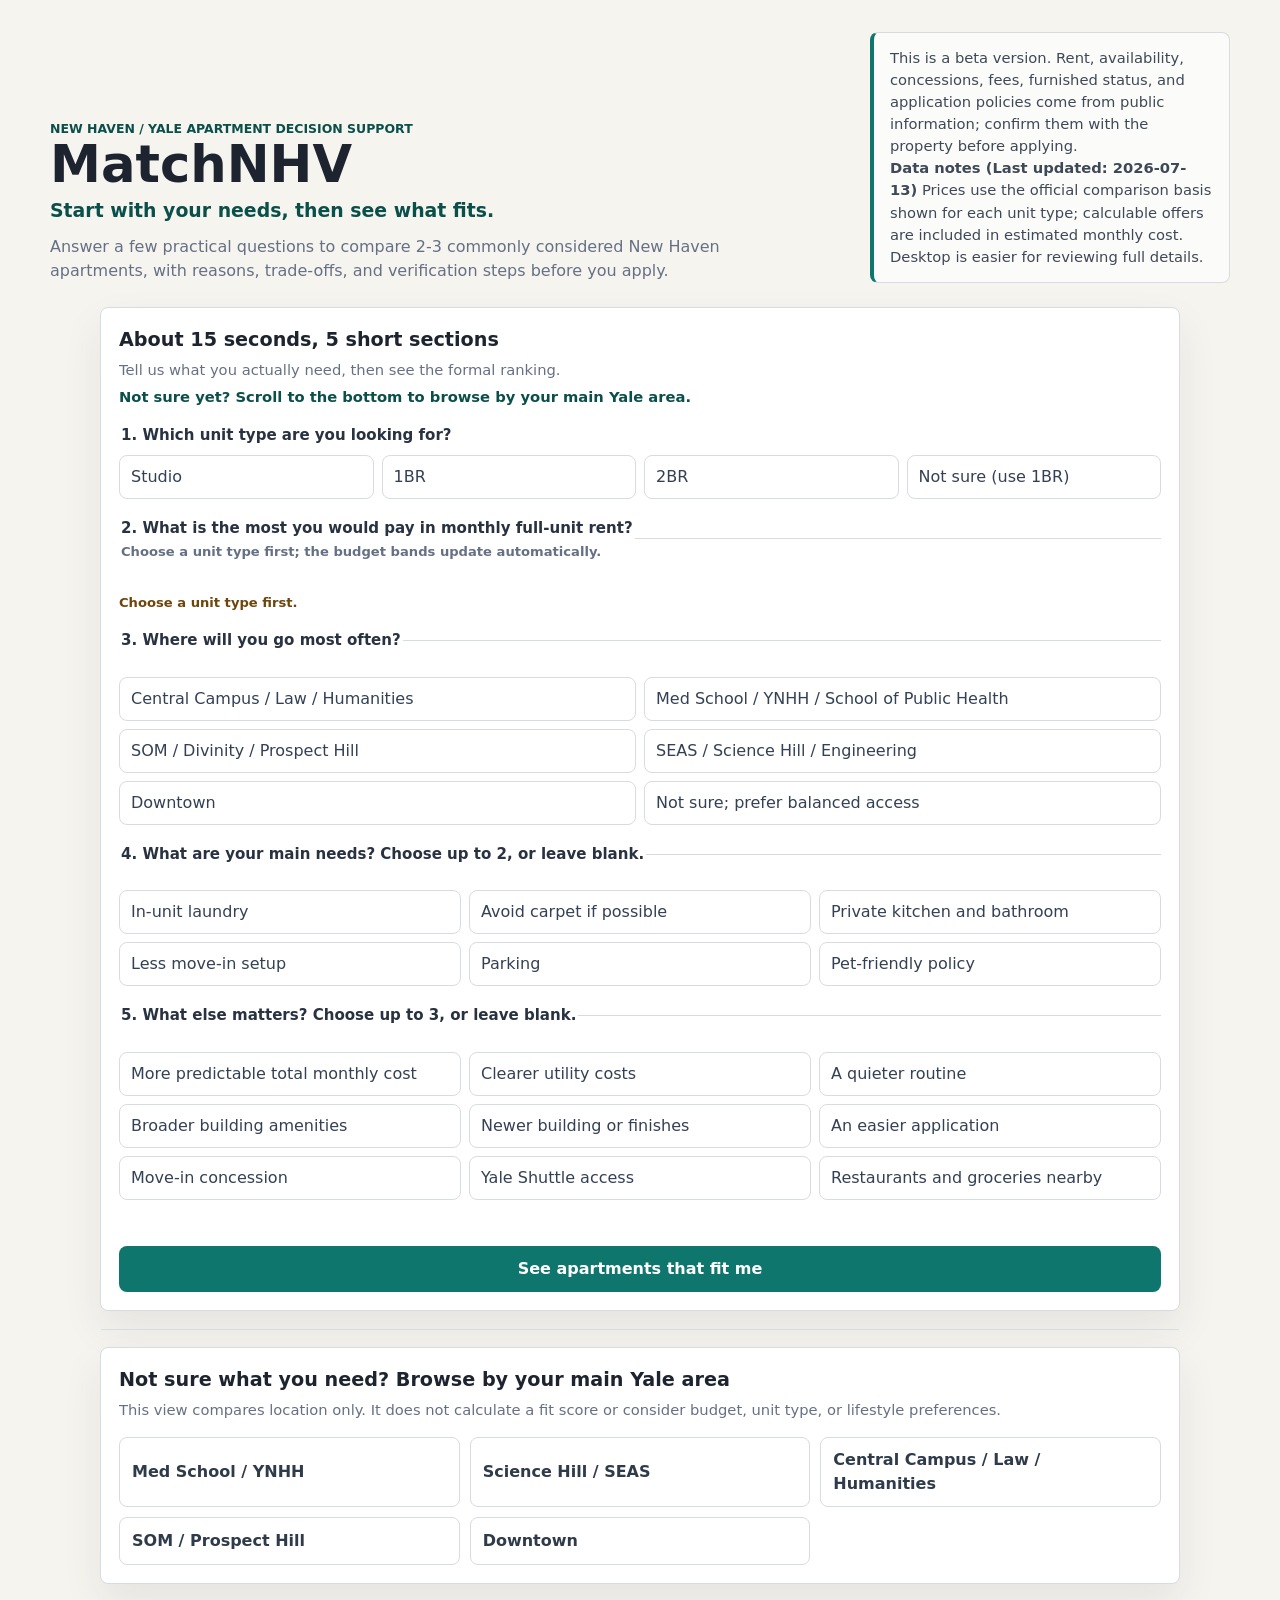
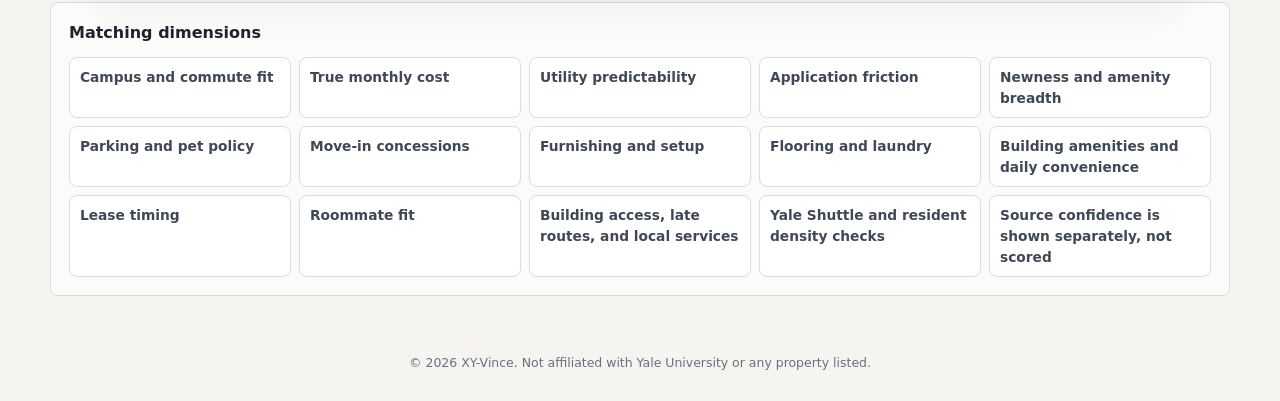
==== en/index.html @ 11999f50 "Separate verified facts from marketplace provenance" ====
<!doctype html>
<html lang="en">
  <head>
    <meta charset="utf-8">
    <meta name="viewport" content="width=device-width, initial-scale=1">
    <meta name="description" content="MatchNHV is a New Haven apartment fit checker that matches budget, campus routine, true cost, setup, and daily priorities to 2-3 better-fit options.">
    <title>MatchNHV | New Haven Apartment Fit Checker</title>
    <link rel="icon" href="../favicon.svg" type="image/svg+xml">
    <link rel="stylesheet" href="../styles.css?v=20260713-source-policy-v16">
  </head>
  <body>
    <main class="app-shell">
      <section class="intro" aria-labelledby="page-title">
        <div>
          <div class="top-line">
            <p class="eyebrow">New Haven / Yale apartment decision support</p>
          </div>
          <h1 id="page-title">MatchNHV</h1>
          <p class="tagline">Start with your needs, then see what fits.</p>
          <p class="intro-copy">
            Answer a few practical questions to compare 2-3 commonly considered New Haven apartments, with reasons, trade-offs, and verification steps before you apply.
          </p>
        </div>
        <div class="notice">
          This is a beta version. Rent, availability, concessions, fees, furnished status, and application policies come from public information; confirm them with the property before applying.
          <div class="info-board">
            <strong>Data notes (Last updated: 2026-07-13)</strong>
            <span>Prices use the official comparison basis shown for each unit type; calculable offers are included in estimated monthly cost. Desktop is easier for reviewing full details.</span>
          </div>
        </div>
      </section>

      <section class="workspace" aria-label="Apartment fit questionnaire and results">
        <section class="panel results-panel" aria-live="polite" tabindex="-1" hidden>
          <div class="panel-heading results-heading">
            <div>
              <h2 id="results-title">Apartments that fit your needs</h2>
              <p id="result-summary">Submit the questionnaire to see the formal ranking.</p>
            </div>
            <button type="button" id="reset-button" class="secondary-action">Reset</button>
          </div>
          <div id="results" class="results-list"></div>
        </section>

        <section class="launch-actions" id="feedback-panel" aria-label="Beta feedback" hidden>
          <div class="panel action-panel">
            <div class="panel-heading">
              <h2>Beta feedback</h2>
              <p>Fill in the three fields below, then copy the feedback email.</p>
            </div>
            <p class="referral-note">For a referral bonus, include the property name in your email and I will contact a current resident. 360 State, NHV Towers, and City Crossing currently have no referral bonus. Referral programs never affect scoring.</p>
            <p id="feedback-recipient" class="feedback-recipient" hidden></p>
            <div class="field-stack">
              <div>
                <label class="field-label" id="feedback-accuracy-label" for="feedback-accuracy">Does the Top 3 feel right?</label>
                <select id="feedback-accuracy">
                  <option value="Mostly accurate">Mostly accurate</option>
                  <option value="One option is clearly off">One option is clearly off</option>
                  <option value="Not close to my needs">Not close to my needs</option>
                </select>
              </div>
              <div id="feedback-missing-field">
                <label class="field-label" for="feedback-missing">What are we missing here?</label>
                <input id="feedback-missing" type="text" placeholder="Example: a building, fee, preference, or other detail">
              </div>
              <div>
                <label class="field-label" for="feedback-note">One sentence on what should improve</label>
                <textarea id="feedback-note" rows="3" placeholder="Example: I am at SOM and the results feel too downtown; parking matters more to me; the budget bands need more detail."></textarea>
              </div>
              <button type="button" id="copy-feedback" class="primary-action">Copy feedback email</button>
              <p id="feedback-status" class="action-status" aria-live="polite"></p>
              <textarea id="feedback-preview" class="feedback-preview" rows="10" readonly hidden aria-label="Feedback email body"></textarea>
            </div>
          </div>
        </section>

        <form id="fit-form" class="panel form-panel">
          <div class="panel-heading">
            <h2>About 15 seconds, 5 short sections</h2>
            <p>Tell us what you actually need, then see the formal ranking.</p>
            <p class="location-browser-hint">Not sure yet? Scroll to the bottom to browse by your main Yale area.</p>
          </div>

          <fieldset>
            <legend>1. Which unit type are you looking for?</legend>
            <div class="segmented unit-type-grid">
              <label><input type="radio" name="unit_type" value="studio" required><span>Studio</span></label>
              <label><input type="radio" name="unit_type" value="1br" required><span>1BR</span></label>
              <label><input type="radio" name="unit_type" value="2br" required><span>2BR</span></label>
              <label><input type="radio" name="unit_type" value="not_sure" required><span>Not sure (use 1BR)</span></label>
            </div>
          </fieldset>

          <fieldset>
            <legend>2. What is the most you would pay in monthly full-unit rent?<span class="legend-note">Choose a unit type first; the budget bands update automatically.</span></legend>
            <div id="budget-options" class="segmented budget-grid"></div>
            <span id="budget-range-note" class="legend-note" aria-live="polite">Choose a unit type first.</span>
          </fieldset>

          <fieldset>
            <legend>3. Where will you go most often?</legend>
            <div class="option-grid campus-grid">
              <label><input type="radio" name="campus" value="central_campus" required><span>Central Campus / Law / Humanities</span></label>
              <label><input type="radio" name="campus" value="med_school" required><span>Med School / YNHH / School of Public Health</span></label>
              <label><input type="radio" name="campus" value="som_prospect" required><span>SOM / Divinity / Prospect Hill</span></label>
              <label><input type="radio" name="campus" value="seas_science" required><span>SEAS / Science Hill / Engineering</span></label>
              <label><input type="radio" name="campus" value="downtown_station" required><span>Downtown</span></label>
              <label><input type="radio" name="campus" value="balanced" required><span>Not sure; prefer balanced access</span></label>
            </div>
          </fieldset>

          <fieldset>
            <legend>4. What are your main needs? Choose up to 2, or leave blank.</legend>
            <div class="option-grid priority-grid">
              <label><input type="checkbox" name="requirement" value="laundry"><span>In-unit laundry</span></label>
              <label><input type="checkbox" name="requirement" value="wood_floor"><span>Avoid carpet if possible</span></label>
              <label><input type="checkbox" name="requirement" value="private_space"><span>Private kitchen and bathroom</span></label>
              <label><input type="checkbox" name="requirement" value="furniture_ready"><span>Less move-in setup</span></label>
              <label><input type="checkbox" name="requirement" value="parking"><span>Parking</span></label>
              <label><input type="checkbox" name="requirement" value="pet_friendly"><span>Pet-friendly policy</span></label>
            </div>
            <div id="pet-type-followup" class="conditional-followup" hidden>
              <span class="field-label">What kind of pet?</span>
              <div class="segmented conditional-options">
                <label><input type="radio" name="pet_type" value="cat"><span>Cat</span></label>
                <label><input type="radio" name="pet_type" value="dog"><span>Dog</span></label>
                <label><input type="radio" name="pet_type" value="other"><span>Other</span></label>
              </div>
            </div>
          </fieldset>

          <fieldset>
            <legend>5. What else matters? Choose up to 3, or leave blank.</legend>
            <div class="option-grid priority-grid">
              <label><input type="checkbox" name="preference" value="true_cost"><span>More predictable total monthly cost</span></label>
              <label><input type="checkbox" name="preference" value="utilities_predictable"><span>Clearer utility costs</span></label>
              <label><input type="checkbox" name="preference" value="quiet_routine"><span>A quieter routine</span></label>
              <label><input type="checkbox" name="preference" value="amenity_breadth"><span>Broader building amenities</span></label>
              <label><input type="checkbox" name="preference" value="newer_building"><span>Newer building or finishes</span></label>
              <label><input type="checkbox" name="preference" value="application"><span>An easier application</span></label>
              <label><input type="checkbox" name="preference" value="concession"><span>Move-in concession</span></label>
              <label><input type="checkbox" name="preference" value="yale_shuttle"><span>Yale Shuttle access</span></label>
              <label><input type="checkbox" name="preference" value="food_store"><span>Restaurants and groceries nearby</span></label>
            </div>
          </fieldset>

          <p id="refinement-status" class="refinement-status" aria-live="polite"></p>
          <button type="submit" class="primary-action">See apartments that fit me</button>
        </form>

        <section class="location-browser panel" aria-labelledby="location-browser-title">
          <div class="panel-heading">
            <h2 id="location-browser-title">Not sure what you need? Browse by your main Yale area</h2>
            <p>This view compares location only. It does not calculate a fit score or consider budget, unit type, or lifestyle preferences.</p>
          </div>
          <div class="location-browser-grid">
            <button type="button" class="location-browser-button" data-campus="med_school">Med School / YNHH</button>
            <button type="button" class="location-browser-button" data-campus="seas_science">Science Hill / SEAS</button>
            <button type="button" class="location-browser-button" data-campus="central_campus">Central Campus / Law / Humanities</button>
            <button type="button" class="location-browser-button" data-campus="som_prospect">SOM / Prospect Hill</button>
            <button type="button" class="location-browser-button" data-campus="downtown_station">Downtown</button>
          </div>
        </section>

      </section>

      <section class="method-note">
        <h2>Matching dimensions</h2>
        <div class="criteria-grid">
          <span>Campus and commute fit</span>
          <span>True monthly cost</span>
          <span>Utility predictability</span>
          <span>Application friction</span>
          <span>Newness and amenity breadth</span>
          <span>Parking and pet policy</span>
          <span>Move-in concessions</span>
          <span>Furnishing and setup</span>
          <span>Flooring and laundry</span>
          <span>Building amenities and daily convenience</span>
          <span>Lease timing</span>
          <span>Roommate fit</span>
          <span>Building access, late routes, and local services</span>
          <span>Yale Shuttle and resident density checks</span>
          <span>Source confidence is shown separately, not scored</span>
        </div>
      </section>
    </main>
    <footer class="site-footer">
      <p>© 2026 XY-Vince. Not affiliated with Yale University or any property listed.</p>
    </footer>

    <script src="../app.js?v=20260713-source-policy-v16"></script>
  </body>
</html>
---- styles.css ----
:root {
  --bg: #f6f4ef;
  --paper: #ffffff;
  --ink: #1d2430;
  --muted: #667085;
  --line: #d7dce2;
  --line-strong: #b8c0cc;
  --brand: #0f766e;
  --brand-dark: #0b4f4a;
  --accent: #9f6b1a;
  --good: #256b4f;
  --warn: #9a5b13;
  --low: #8f2f2f;
  --shadow: 0 18px 40px rgba(29, 36, 48, 0.08);
}

* {
  box-sizing: border-box;
}

[hidden] {
  display: none !important;
}

body {
  margin: 0;
  color: var(--ink);
  background: var(--bg);
  font-family: Inter, ui-sans-serif, system-ui, -apple-system, BlinkMacSystemFont, "Segoe UI", sans-serif;
  line-height: 1.5;
}

button,
input,
select,
textarea {
  font: inherit;
}

.app-shell {
  width: min(1180px, calc(100% - 32px));
  margin: 0 auto;
  padding: 24px 0 40px;
}

.intro {
  display: grid;
  grid-template-columns: minmax(0, 1fr) minmax(260px, 360px);
  gap: 24px;
  align-items: end;
  padding: 8px 0 24px;
}

.eyebrow {
  margin: 0 0 8px;
  color: var(--brand-dark);
  font-size: 0.78rem;
  font-weight: 760;
  text-transform: uppercase;
}

.top-line {
  display: flex;
  flex-wrap: wrap;
  gap: 10px 14px;
  align-items: center;
  justify-content: space-between;
}

.top-line .eyebrow {
  margin-bottom: 0;
}

h1,
h2,
p {
  margin-top: 0;
}

h1 {
  margin-bottom: 6px;
  font-size: clamp(2rem, 4vw, 4.15rem);
  line-height: 1.02;
  letter-spacing: 0;
}

.tagline {
  margin-bottom: 10px;
  color: var(--brand-dark);
  font-size: 1.18rem;
  font-weight: 760;
}

.intro-copy {
  max-width: 760px;
  margin-bottom: 0;
  color: var(--muted);
  font-size: 1rem;
}

.notice {
  border: 1px solid var(--line);
  border-left: 4px solid var(--brand);
  background: #fbfcfa;
  padding: 14px 16px;
  border-radius: 8px;
  color: #3f4856;
  font-size: 0.92rem;
}

.market-context {
  margin-top: 12px;
  padding-top: 10px;
  border-top: 1px solid #dfe5df;
}

.market-context strong,
.market-context span {
  display: block;
}

.market-context strong {
  margin-bottom: 2px;
  color: var(--brand-dark);
  font-size: 0.78rem;
  text-transform: uppercase;
}

.market-context span {
  color: #515b68;
  font-weight: 680;
}

.location-browser {
  order: 4;
  position: relative;
  max-width: none;
  margin: 18px 0 0;
  padding: 18px;
  box-shadow: none;
  background: #fbfcfd;
}

.location-browser::before {
  content: "";
  position: absolute;
  top: -19px;
  right: 0;
  left: 0;
  border-top: 1px solid var(--line);
}

.panel-heading .location-browser-hint {
  margin-top: 5px;
  color: var(--brand-dark);
  font-weight: 700;
}

.location-browser-grid {
  display: grid;
  grid-template-columns: repeat(3, minmax(0, 1fr));
  gap: 10px;
}

.location-browser-button {
  min-height: 48px;
  border: 1px solid var(--line);
  border-radius: 8px;
  padding: 10px 12px;
  background: #fff;
  color: #2f3b4a;
  cursor: pointer;
  font-weight: 760;
  text-align: left;
  overflow-wrap: anywhere;
  transition: border-color 0.15s ease, background 0.15s ease, color 0.15s ease;
}

.location-browser-button:hover,
.location-browser-button.is-active {
  border-color: var(--brand);
  background: #e9f6f3;
  color: var(--brand-dark);
}

.workspace {
  display: grid;
  gap: 18px;
  align-items: start;
  max-width: 1080px;
  margin: 0 auto;
}

.workspace.is-location-browse .location-browser {
  order: 2;
  margin-top: 0;
}

.workspace.is-location-browse .location-browser::before {
  display: none;
}

.workspace.is-location-browse .results-panel {
  order: 3;
}

.workspace.is-location-browse .launch-actions {
  order: 4;
}

.panel {
  border: 1px solid var(--line);
  border-radius: 8px;
  background: var(--paper);
  box-shadow: var(--shadow);
}

.form-panel {
  order: 1;
  padding: 18px;
  display: grid;
  grid-template-columns: 1fr;
  gap: 0;
}

.form-panel fieldset + fieldset {
  border-top: 1px solid var(--line);
  padding-top: 16px;
}

.results-panel {
  order: 2;
  min-height: 0;
  padding: 18px;
}

.panel-heading {
  margin-bottom: 16px;
}

.panel-heading h2 {
  margin-bottom: 4px;
  font-size: 1.2rem;
}

.panel-heading p {
  margin-bottom: 0;
  color: var(--muted);
  font-size: 0.92rem;
}

.panel-heading p.summary-warning {
  border-left: 4px solid var(--warn);
  padding: 9px 11px;
  background: #fff8e8;
  color: #6f450b;
  font-weight: 690;
}

.results-heading {
  display: flex;
  justify-content: space-between;
  gap: 12px;
  align-items: flex-start;
}

fieldset {
  border: 0;
  padding: 0;
  margin: 0 0 18px;
}

legend {
  margin-bottom: 9px;
  color: #293241;
  font-size: 0.94rem;
  font-weight: 750;
}

.legend-note {
  display: block;
  margin-top: 3px;
  color: var(--muted);
  font-size: 0.82rem;
  font-weight: 650;
  line-height: 1.35;
}

.segmented,
.option-grid {
  display: grid;
  gap: 8px;
}

.segmented {
  grid-template-columns: repeat(2, minmax(0, 1fr));
}

.segmented.budget-grid {
  grid-template-columns: repeat(5, minmax(0, 1fr));
}

.segmented.unit-type-grid {
  grid-template-columns: repeat(4, minmax(0, 1fr));
}

.budget-subheading {
  margin-top: 12px;
}

#budget-range-note:not(:empty) {
  margin-top: 8px;
  color: #6f450b;
}

.option-grid {
  grid-template-columns: 1fr;
}

.campus-grid {
  grid-template-columns: repeat(2, minmax(0, 1fr));
}

.priority-grid {
  grid-template-columns: repeat(3, minmax(0, 1fr));
}

.conditional-followup {
  margin-top: 12px;
  padding-top: 12px;
  border-top: 1px solid var(--line);
}

.conditional-options {
  max-width: 420px;
  grid-template-columns: repeat(3, minmax(0, 1fr));
}

.more-priorities {
  margin-top: 10px;
  border-top: 1px solid var(--line);
  padding-top: 10px;
}

.more-priorities summary,
.card-details summary {
  color: var(--brand-dark);
  cursor: pointer;
  font-size: 0.86rem;
  font-weight: 780;
}

.more-priorities[open] summary,
.card-details[open] summary {
  margin-bottom: 10px;
}

.refinement-status {
  min-height: 20px;
  margin: 0 0 8px;
  color: var(--brand-dark);
  font-size: 0.84rem;
  font-weight: 720;
}

label {
  display: block;
}

label input {
  position: absolute;
  opacity: 0;
  pointer-events: none;
}

label span {
  display: flex;
  min-height: 42px;
  align-items: center;
  border: 1px solid var(--line);
  border-radius: 8px;
  padding: 9px 11px;
  color: #344054;
  background: #fff;
  cursor: pointer;
  overflow-wrap: anywhere;
  transition: border-color 0.15s ease, background 0.15s ease, color 0.15s ease;
}

label input:checked + span {
  border-color: var(--brand);
  background: #e9f6f3;
  color: var(--brand-dark);
  font-weight: 700;
}

label input:disabled + span {
  opacity: 0.45;
  cursor: not-allowed;
}

label input:focus-visible + span,
button:focus-visible {
  outline: 3px solid rgba(15, 118, 110, 0.28);
  outline-offset: 2px;
}

.primary-action,
.secondary-action {
  border: 0;
  border-radius: 8px;
  cursor: pointer;
  font-weight: 760;
}

.primary-action {
  width: 100%;
  min-height: 46px;
  background: var(--brand);
  color: #fff;
}

.primary-action:hover {
  background: var(--brand-dark);
}

.secondary-action {
  min-width: 78px;
  min-height: 36px;
  padding: 0 12px;
  border: 1px solid var(--line);
  background: #fff;
  color: #344054;
}

.results-list {
  display: grid;
  gap: 14px;
}

.result-card {
  border: 1px solid var(--line);
  border-radius: 8px;
  background: #fff;
  padding: 16px;
  line-height: 1.45;
  animation: card-in 160ms ease-out both;
}

.scope-card {
  border-color: #f0c36d;
  background: #fffdf8;
}

@keyframes card-in {
  from {
    opacity: 0;
    transform: translateY(6px);
  }

  to {
    opacity: 1;
    transform: translateY(0);
  }
}

.confidence-banner {
  margin-bottom: 12px;
  border: 1px solid #f0c36d;
  border-left: 4px solid var(--warn);
  border-radius: 8px;
  padding: 9px 11px;
  background: #fff8e8;
  color: #6f450b;
  font-size: 0.85rem;
  font-weight: 690;
}

.card-top {
  display: flex;
  justify-content: space-between;
  gap: 12px;
  align-items: flex-start;
  margin-bottom: 10px;
}

.rank {
  color: var(--brand);
  font-weight: 820;
  font-size: 0.8rem;
}

.result-card h3 {
  margin: 2px 0 5px;
  font-size: 1.25rem;
  line-height: 1.2;
}

.subtitle {
  margin: 0;
  color: var(--muted);
  font-size: 0.9rem;
}

.score-pill {
  flex: 0 0 auto;
  min-width: 76px;
  border-radius: 8px;
  padding: 8px 10px;
  background: #eef8f5;
  color: var(--brand-dark);
  text-align: center;
  font-weight: 820;
}

.score-pill small {
  display: block;
  color: var(--muted);
  font-weight: 700;
}

.score-pill.quick-score {
  max-width: 132px;
  font-size: 0.82rem;
  line-height: 1.25;
}

.facts {
  display: grid;
  grid-template-columns: repeat(auto-fit, minmax(118px, 1fr));
  gap: 12px;
  margin: 12px 0;
}

.compact-facts {
  grid-template-columns: repeat(3, minmax(0, 1fr));
}

.detail-facts {
  grid-template-columns: repeat(2, minmax(0, 1fr));
}

.fact {
  min-height: 66px;
  border: 1px solid var(--line);
  border-radius: 8px;
  padding: 10px;
  background: #fbfcfd;
}

.fact strong {
  display: block;
  margin-bottom: 4px;
  font-size: 0.76rem;
  color: var(--muted);
}

.fact span {
  display: block;
  font-weight: 680;
  line-height: 1.45;
  overflow-wrap: anywhere;
}

.price-signal-list {
  display: grid;
  gap: 4px;
}

.price-signal-list span {
  display: grid;
  grid-template-columns: 48px minmax(0, 1fr);
  gap: 8px;
  align-items: baseline;
}

.price-signal-list b {
  color: var(--muted);
  font-size: 0.76rem;
  font-weight: 760;
}

.utility-details {
  display: grid;
  gap: 5px;
}

.utility-details > div {
  display: grid;
  grid-template-columns: minmax(0, 1fr) auto;
  gap: 7px;
  align-items: baseline;
}

.utility-details b {
  color: var(--muted);
  font-size: 0.76rem;
  font-weight: 760;
}

.utility-details span {
  font-size: 0.78rem;
  font-weight: 760;
  text-align: right;
}

.utility-status.included {
  color: var(--brand-dark);
}

.utility-status.tenantPays,
.utility-status.verify {
  color: #7a4d09;
}

.utility-details small {
  display: block;
  padding-top: 3px;
  color: var(--muted);
  font-size: 0.72rem;
  line-height: 1.4;
}

.concession-fact {
  border-color: #f0c36d;
  background: #fff8e8;
}

.value-fact {
  border-color: #b7d7cb;
  background: #f1fbf7;
}

.cost-breakdown {
  margin: 12px 0;
  border: 1px solid #d2dee5;
  border-radius: 8px;
  padding: 12px;
  background: #fbfdfd;
}

.cost-summary {
  margin: 12px 0;
}

.special-comparison {
  display: flex;
  align-items: center;
  gap: 8px;
  margin-top: 8px;
  border-left: 3px solid var(--warn);
  padding: 7px 9px;
  background: #fff8e8;
  color: #5f4a29;
  font-size: 0.78rem;
}

.special-comparison span {
  min-width: 0;
}

.special-comparison strong {
  color: #33270f;
}

.move-in-checks {
  display: flex;
  flex-wrap: wrap;
  gap: 6px;
  margin: -4px 0 12px;
}

.move-in-checks span {
  border: 1px solid #efcd8a;
  border-radius: 6px;
  padding: 4px 7px;
  background: #fff8e8;
  color: #6f450b;
  font-size: 0.72rem;
  font-weight: 720;
}

.budget-basis-note {
  display: grid;
  grid-template-columns: auto 1fr;
  gap: 3px 10px;
  margin: 10px 0 12px;
  border-left: 3px solid var(--brand);
  padding: 8px 10px;
  background: #f3fbf7;
  color: #253643;
  font-size: 0.8rem;
}

.budget-basis-note.warn {
  border-left-color: var(--warn);
  background: #fff8e8;
}

.budget-basis-note strong {
  grid-row: 1 / span 3;
  color: var(--brand-dark);
}

.budget-basis-note span,
.budget-basis-note em,
.budget-basis-note small {
  min-width: 0;
  overflow-wrap: anywhere;
}

.budget-basis-note em {
  color: #4f5f6d;
  font-style: normal;
}

.budget-basis-note small {
  color: var(--muted);
  line-height: 1.35;
}

.cost-conditional {
  margin: 9px 0 0;
  border-left: 3px solid var(--warn);
  padding-left: 9px;
  color: #6f450b;
  font-size: 0.78rem;
  font-weight: 690;
}

.cost-breakdown-title {
  margin-bottom: 8px;
  color: var(--brand-dark);
  font-size: 0.82rem;
  font-weight: 850;
  text-transform: uppercase;
}

.cost-metrics {
  display: grid;
  grid-template-columns: repeat(3, minmax(0, 1fr));
  gap: 8px;
}

.cost-metrics > div {
  min-width: 0;
  border: 1px solid #e0e7eb;
  border-radius: 8px;
  padding: 9px;
  background: #fff;
}

.cost-metrics span,
.cost-metrics em {
  display: block;
}

.cost-metrics span {
  color: var(--muted);
  font-size: 0.72rem;
  font-weight: 780;
  text-transform: uppercase;
}

.cost-metrics strong {
  display: flex;
  align-items: baseline;
  gap: 4px;
  margin-top: 4px;
  color: #122132;
  font-size: 1.08rem;
}

.cost-metrics small {
  color: var(--muted);
  font-size: 0.66rem;
  font-weight: 760;
}

.cost-metrics em {
  margin-top: 3px;
  color: #516170;
  font-size: 0.72rem;
  font-style: normal;
  font-weight: 700;
  line-height: 1.3;
}

.cost-metric-primary {
  border-color: #b7d7cb !important;
  background: #f3fbf7 !important;
}

.cost-gross,
.cost-excluded,
.cost-caveat {
  margin: 8px 0 0;
  color: #506071;
  font-size: 0.78rem;
  font-weight: 700;
  line-height: 1.35;
}

.cost-excluded {
  color: #6f450b;
}

.cost-line-grid {
  display: grid;
  grid-template-columns: repeat(2, minmax(0, 1fr));
  gap: 10px;
  margin-top: 10px;
}

.cost-line-grid h4 {
  margin: 0 0 5px;
  color: var(--brand-dark);
  font-size: 0.74rem;
  text-transform: uppercase;
}

.cost-line-grid ul {
  display: grid;
  gap: 5px;
  margin: 0;
  padding: 0;
  list-style: none;
}

.cost-line-grid li {
  display: grid;
  grid-template-columns: minmax(0, 1fr) auto;
  gap: 6px 8px;
  align-items: baseline;
  color: #3e4b58;
  font-size: 0.78rem;
  line-height: 1.3;
}

.cost-line-grid li span {
  min-width: 0;
}

.cost-line-grid li strong {
  color: #1e303f;
  font-size: 0.8rem;
}

.cost-line-grid li em {
  grid-column: 1 / -1;
  color: var(--muted);
  font-size: 0.7rem;
  font-style: normal;
  font-weight: 700;
}

.value-caveat {
  margin: 0;
  border: 1px solid #b7d7cb;
  border-left: 4px solid var(--brand);
  border-radius: 8px;
  padding: 8px 10px;
  background: #f7fcf9;
  color: #31584d;
  font-size: 0.82rem;
  font-weight: 680;
}

.card-callouts {
  display: grid;
  gap: 8px;
  margin: 12px 0;
}

.quick-insights {
  display: grid;
  grid-template-columns: repeat(2, minmax(0, 1fr));
  gap: 16px;
  margin: 12px 0;
  border-top: 1px solid var(--line);
  border-bottom: 1px solid var(--line);
  padding: 10px 0;
}

.quick-insights strong,
.quick-insights span {
  display: block;
}

.quick-insights strong {
  margin-bottom: 3px;
  color: var(--brand-dark);
  font-size: 0.76rem;
}

.quick-insights span {
  color: #445061;
  font-size: 0.86rem;
}

.source-links {
  display: flex;
  flex-wrap: wrap;
  gap: 5px 10px;
  align-items: center;
  margin: 10px 0;
  color: var(--muted);
  font-size: 0.78rem;
}

.source-links strong {
  color: #394657;
}

.source-links a,
.feedback-mailto {
  color: var(--brand-dark);
  font-weight: 740;
  text-decoration: underline;
  text-underline-offset: 2px;
}

.price-availability {
  margin: 14px 0 0;
  padding: 12px 14px;
  border: 1px solid var(--line);
  background: var(--paper);
}

.price-availability-title {
  margin-bottom: 8px;
  font-weight: 700;
}

.price-availability ul {
  display: grid;
  grid-template-columns: repeat(2, minmax(0, 1fr));
  gap: 8px 18px;
  margin: 0;
  padding: 0;
  list-style: none;
}

.price-availability li {
  display: grid;
  grid-template-columns: minmax(64px, auto) auto;
  gap: 4px 8px;
  align-items: baseline;
  min-width: 0;
}

.price-availability li strong {
  color: var(--ink);
}

.price-availability li em {
  grid-column: 1 / -1;
  color: var(--muted);
  font-size: 0.78rem;
  font-style: normal;
  line-height: 1.35;
}

.price-availability p {
  margin: 10px 0 0;
  color: var(--muted);
  font-size: 0.78rem;
  line-height: 1.45;
}

.location-browse-results {
  grid-template-columns: repeat(2, minmax(0, 1fr));
}

.location-browse-card {
  display: grid;
  gap: 12px;
  align-content: space-between;
  min-height: 158px;
}

.location-browse-card > p {
  margin: 0;
  color: var(--muted);
  font-size: 0.82rem;
}

.location-tier {
  color: var(--brand-dark);
  font-size: 0.76rem;
  font-weight: 800;
}

.card-details {
  margin-top: 12px;
  border-top: 1px solid var(--line);
  padding-top: 10px;
}

.card-details-body {
  padding-top: 2px;
}

.card-details .confidence-banner {
  margin-top: 0;
}

.card-callout {
  border: 1px solid #d8e0e6;
  border-left: 4px solid var(--brand);
  border-radius: 8px;
  padding: 9px 11px;
  background: #f8fbfb;
}

.card-callout strong,
.card-callout span {
  display: block;
}

.card-callout strong {
  margin-bottom: 3px;
  color: var(--brand-dark);
  font-size: 0.78rem;
  text-transform: uppercase;
}

.card-callout span {
  color: #3f4856;
  font-weight: 700;
  line-height: 1.35;
}

.footnote-marker {
  margin-left: 3px;
  color: var(--muted);
  font-size: 0.66em;
  font-weight: 760;
  vertical-align: super;
}

.card-footnotes {
  display: grid;
  gap: 4px;
  margin: 8px 0 12px;
  padding: 8px 10px;
  border-top: 1px solid var(--line);
  color: var(--muted);
  font-size: 0.74rem;
  line-height: 1.35;
  list-style: none;
}

.card-footnotes li {
  display: grid;
  grid-template-columns: 14px minmax(0, 1fr);
  gap: 3px;
}

.card-footnotes sup {
  font-size: 0.72rem;
  font-weight: 760;
  line-height: 1.35;
  vertical-align: baseline;
}

.concession-callout {
  border-color: #f0c36d;
  border-left-color: var(--warn);
  background: #fff8e8;
}

.concession-callout strong {
  color: #6f450b;
}

.reason-grid {
  display: grid;
  grid-template-columns: repeat(3, minmax(0, 1fr));
  gap: 10px;
  margin-top: 12px;
}

.reason-box {
  border-radius: 8px;
  padding: 10px;
  background: #f8faf8;
}

.reason-box h4 {
  margin: 0 0 6px;
  font-size: 0.84rem;
}

.reason-box ul {
  margin: 0;
  padding-left: 18px;
}

.reason-box li {
  margin-bottom: 4px;
  color: #445061;
  font-size: 0.87rem;
}

.breakdown {
  margin-top: 12px;
}

.bar-row {
  display: grid;
  grid-template-columns: 118px minmax(0, 1fr) 38px;
  gap: 8px;
  align-items: center;
  margin: 8px 0;
  font-size: 0.82rem;
  color: #475467;
}

.bar-track {
  height: 8px;
  border-radius: 999px;
  background: #edf0f3;
  overflow: hidden;
}

.bar-fill {
  height: 100%;
  border-radius: inherit;
  background: var(--brand);
}

.tags {
  display: flex;
  flex-wrap: wrap;
  gap: 6px;
  margin-top: 12px;
}

.tag {
  border-radius: 999px;
  padding: 4px 8px;
  background: #f1f4f7;
  color: #465466;
  font-size: 0.78rem;
  font-weight: 700;
}

.tag.warn {
  background: #fff4df;
  color: var(--warn);
}

.tag.good {
  background: #e9f6ef;
  color: var(--good);
}

.tag.low {
  background: #fdecec;
  color: var(--low);
}

.method-note {
  margin-top: 18px;
  padding: 18px;
  border: 1px solid var(--line);
  border-radius: 8px;
  background: rgba(255, 255, 255, 0.68);
}

.method-note h2 {
  margin-bottom: 12px;
  font-size: 1rem;
}

.criteria-grid {
  display: grid;
  grid-template-columns: repeat(5, minmax(0, 1fr));
  gap: 8px;
}

.criteria-grid span {
  border: 1px solid var(--line);
  border-radius: 8px;
  padding: 9px 10px;
  background: #fff;
  color: #3f4856;
  font-size: 0.86rem;
  font-weight: 680;
}

.launch-actions {
  order: 3;
  display: grid;
  grid-template-columns: minmax(0, 760px);
  justify-content: center;
  gap: 18px;
  margin-top: 18px;
}

.action-panel {
  padding: 18px;
}

.field-stack {
  display: grid;
  gap: 12px;
}

.field-label {
  display: block;
  margin-bottom: 6px;
  color: #293241;
  font-size: 0.86rem;
  font-weight: 760;
}

.field-stack input,
.field-stack select,
.field-stack textarea {
  width: 100%;
  border: 1px solid var(--line);
  border-radius: 8px;
  padding: 10px 11px;
  background: #fff;
  color: var(--ink);
}

.field-stack textarea {
  min-height: 92px;
  resize: vertical;
}

.field-stack input:focus-visible,
.field-stack select:focus-visible,
.field-stack textarea:focus-visible {
  outline: 3px solid rgba(15, 118, 110, 0.28);
  outline-offset: 2px;
}

.two-col-fields {
  display: grid;
  grid-template-columns: repeat(2, minmax(0, 1fr));
  gap: 10px;
}

.action-status {
  min-height: 20px;
  margin: 0;
  color: var(--brand-dark);
  font-size: 0.86rem;
  font-weight: 740;
}

.feedback-mailto {
  width: fit-content;
  font-size: 0.86rem;
}

.feedback-recipient {
  margin: -5px 0 14px;
  color: var(--brand-dark);
  font-size: 0.82rem;
  font-weight: 760;
}

.feedback-preview {
  width: 100%;
  min-height: 210px;
  font-family: inherit;
  font-size: 0.8rem;
  line-height: 1.45;
}

.site-footer {
  width: min(1180px, calc(100% - 32px));
  margin: 18px auto 28px;
  color: var(--muted);
  font-size: 0.78rem;
  text-align: center;
}

.site-footer p {
  margin: 0;
}

.action-panel > .referral-note {
  margin: -4px 0 14px;
  padding-top: 10px;
  border-top: 1px solid var(--line);
  color: var(--muted);
  font-size: 0.74rem;
  line-height: 1.45;
}

@media (max-width: 980px) {
  .intro,
  .workspace,
  .launch-actions,
  .location-browser-grid {
    grid-template-columns: 1fr;
  }

  .form-panel {
    grid-template-columns: 1fr;
  }

  .segmented.budget-grid {
    grid-template-columns: repeat(2, minmax(0, 1fr));
  }

  .segmented.unit-type-grid {
    grid-template-columns: repeat(2, minmax(0, 1fr));
  }

  .budget-grid label:last-child {
    grid-column: 1 / -1;
  }

  .criteria-grid {
    grid-template-columns: repeat(2, minmax(0, 1fr));
  }

  .priority-grid {
    grid-template-columns: repeat(2, minmax(0, 1fr));
  }

  .reason-grid {
    grid-template-columns: repeat(2, minmax(0, 1fr));
  }
}

@media (max-width: 720px) {
  .app-shell {
    width: min(100% - 20px, 1180px);
    padding-top: 14px;
  }

  .priority-grid {
    grid-template-columns: 1fr;
  }

  h1 {
    font-size: 2.3rem;
  }

  .segmented,
  .campus-grid,
  .facts,
  .compact-facts,
  .detail-facts,
  .cost-metrics,
  .cost-line-grid,
  .price-availability ul,
  .reason-grid,
  .location-browse-results,
  .quick-insights,
  .two-col-fields {
    grid-template-columns: 1fr;
  }

  .budget-basis-note {
    grid-template-columns: 1fr;
  }

  .budget-basis-note strong {
    grid-row: auto;
  }

  .results-heading,
  .card-top {
    flex-direction: column;
  }

  .score-pill {
    width: 100%;
  }

  .bar-row {
    grid-template-columns: 92px minmax(0, 1fr) 34px;
  }
}
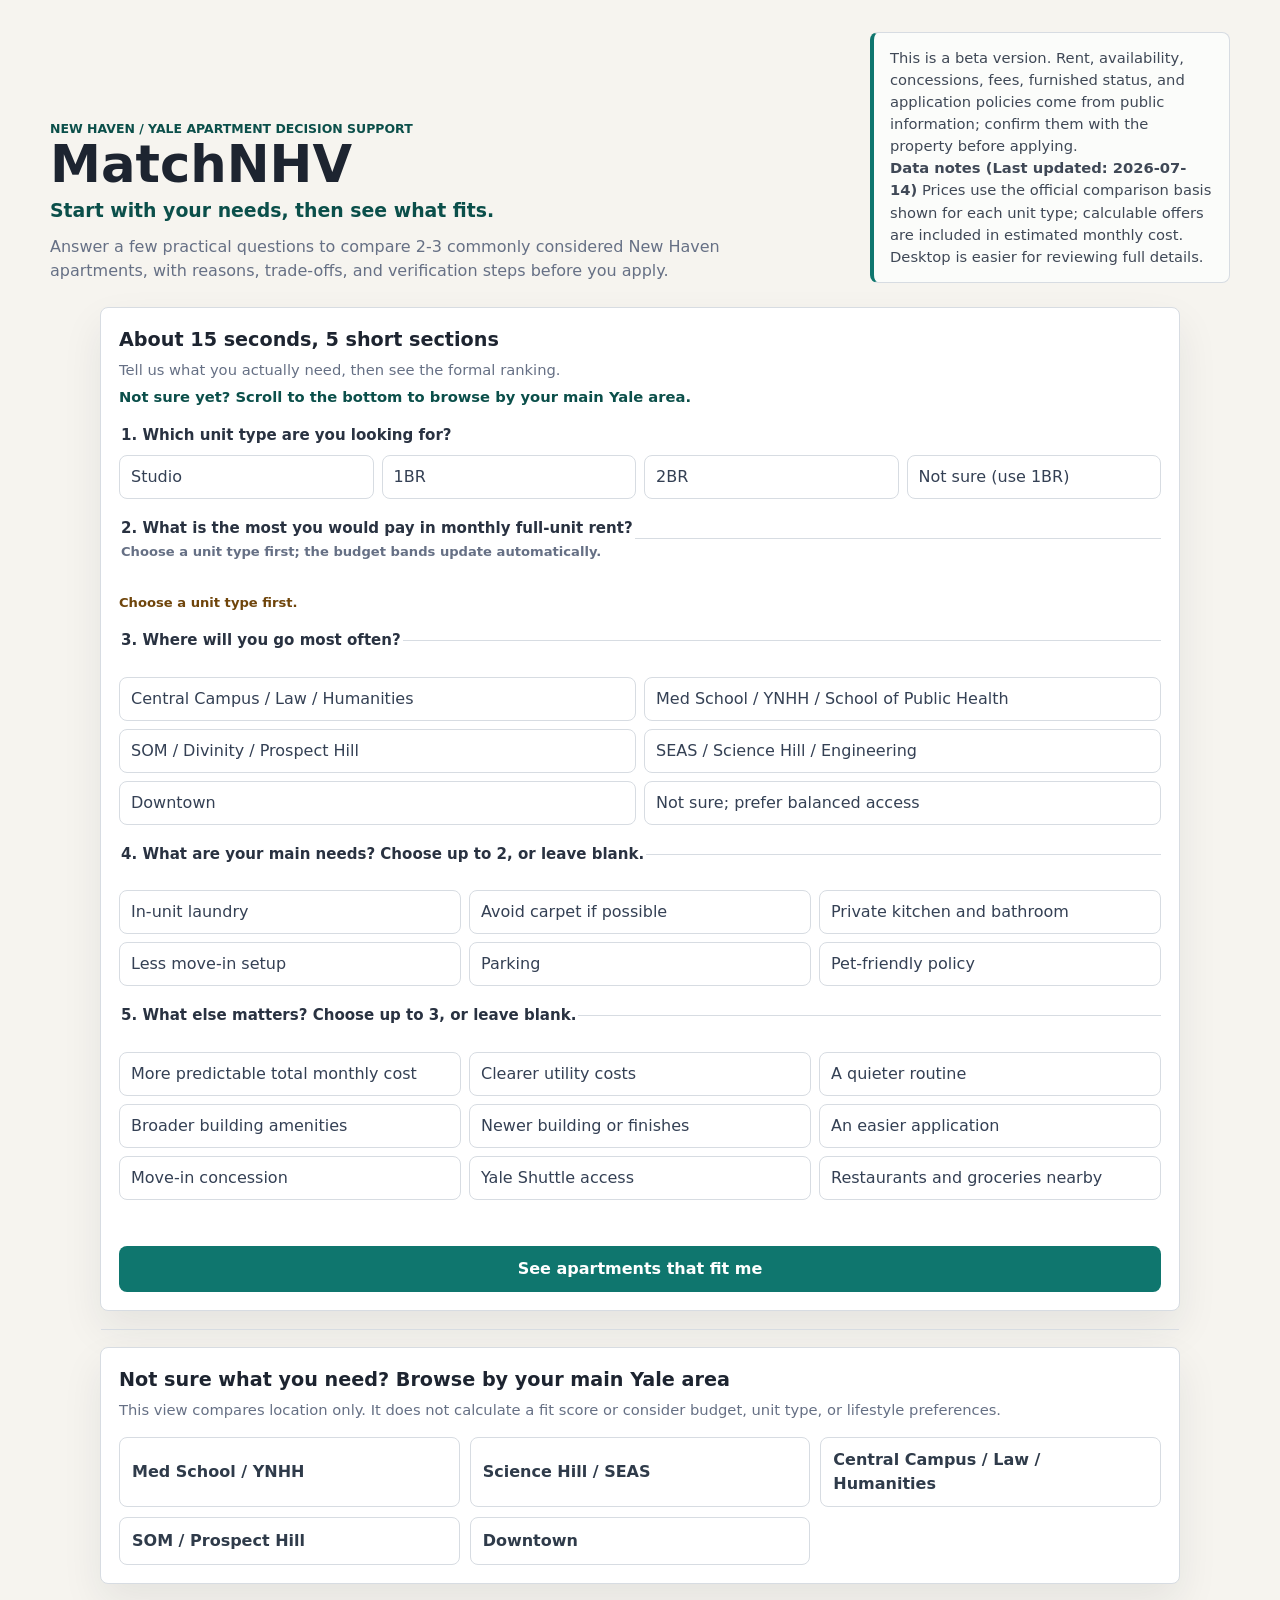
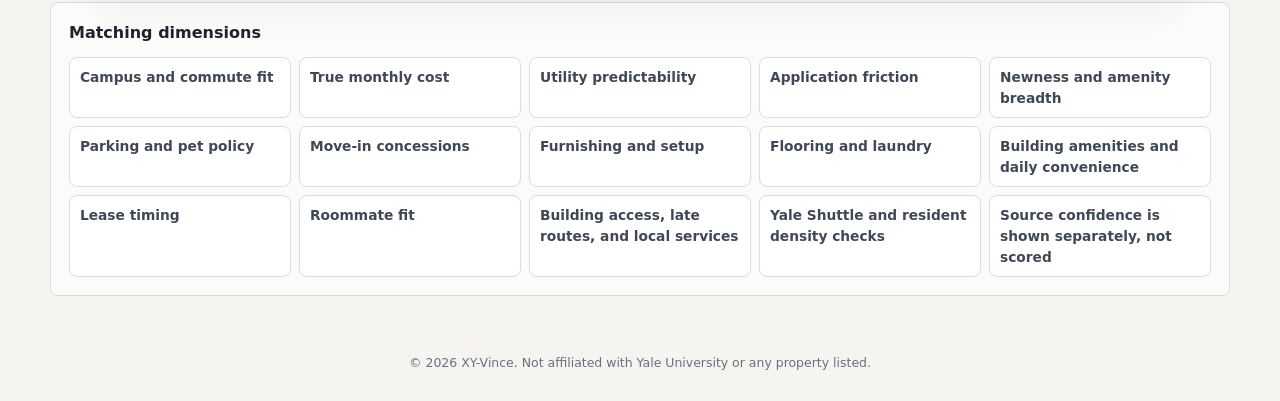
==== commit 08bb4522: "Polish scoring, costs, and application guidance" ====
--- a/en/index.html
+++ b/en/index.html
@@ -6,7 +6,7 @@
     <meta name="description" content="MatchNHV is a New Haven apartment fit checker that matches budget, campus routine, true cost, setup, and daily priorities to 2-3 better-fit options.">
     <title>MatchNHV | New Haven Apartment Fit Checker</title>
     <link rel="icon" href="../favicon.svg" type="image/svg+xml">
-    <link rel="stylesheet" href="../styles.css?v=20260713-source-policy-v16">
+    <link rel="stylesheet" href="../styles.css?v=20260714-utility-policy-v20">
   </head>
   <body>
     <main class="app-shell">
@@ -24,7 +24,7 @@
         <div class="notice">
           This is a beta version. Rent, availability, concessions, fees, furnished status, and application policies come from public information; confirm them with the property before applying.
           <div class="info-board">
-            <strong>Data notes (Last updated: 2026-07-13)</strong>
+            <strong>Data notes (Last updated: 2026-07-14)</strong>
             <span>Prices use the official comparison basis shown for each unit type; calculable offers are included in estimated monthly cost. Desktop is easier for reviewing full details.</span>
           </div>
         </div>
@@ -189,6 +189,6 @@
       <p>© 2026 XY-Vince. Not affiliated with Yale University or any property listed.</p>
     </footer>
 
-    <script src="../app.js?v=20260713-source-policy-v16"></script>
+    <script src="../app.js?v=20260714-utility-policy-v20"></script>
   </body>
 </html>
--- a/styles.css
+++ b/styles.css
@@ -738,7 +738,7 @@
 
 .cost-metrics {
   display: grid;
-  grid-template-columns: repeat(3, minmax(0, 1fr));
+  grid-template-columns: repeat(2, minmax(0, 1fr));
   gap: 8px;
 }
 
@@ -1368,6 +1368,41 @@
     grid-row: auto;
   }
 
+  .compact-facts {
+    grid-template-columns: repeat(2, minmax(0, 1fr));
+  }
+
+  .compact-facts .cost-signal-fact {
+    order: 1;
+  }
+
+  .compact-facts .daily-fact {
+    order: 2;
+  }
+
+  .compact-facts .utility-fact {
+    grid-column: 1 / -1;
+    order: 3;
+  }
+
+  .cost-metrics {
+    grid-template-columns: repeat(2, minmax(0, 1fr));
+    gap: 5px;
+  }
+
+  .cost-metrics > div {
+    padding: 7px 5px;
+  }
+
+  .cost-metrics span {
+    font-size: 0.66rem;
+  }
+
+  .cost-metrics strong {
+    flex-wrap: wrap;
+    font-size: 0.9rem;
+  }
+
   .results-heading,
   .card-top {
     flex-direction: column;
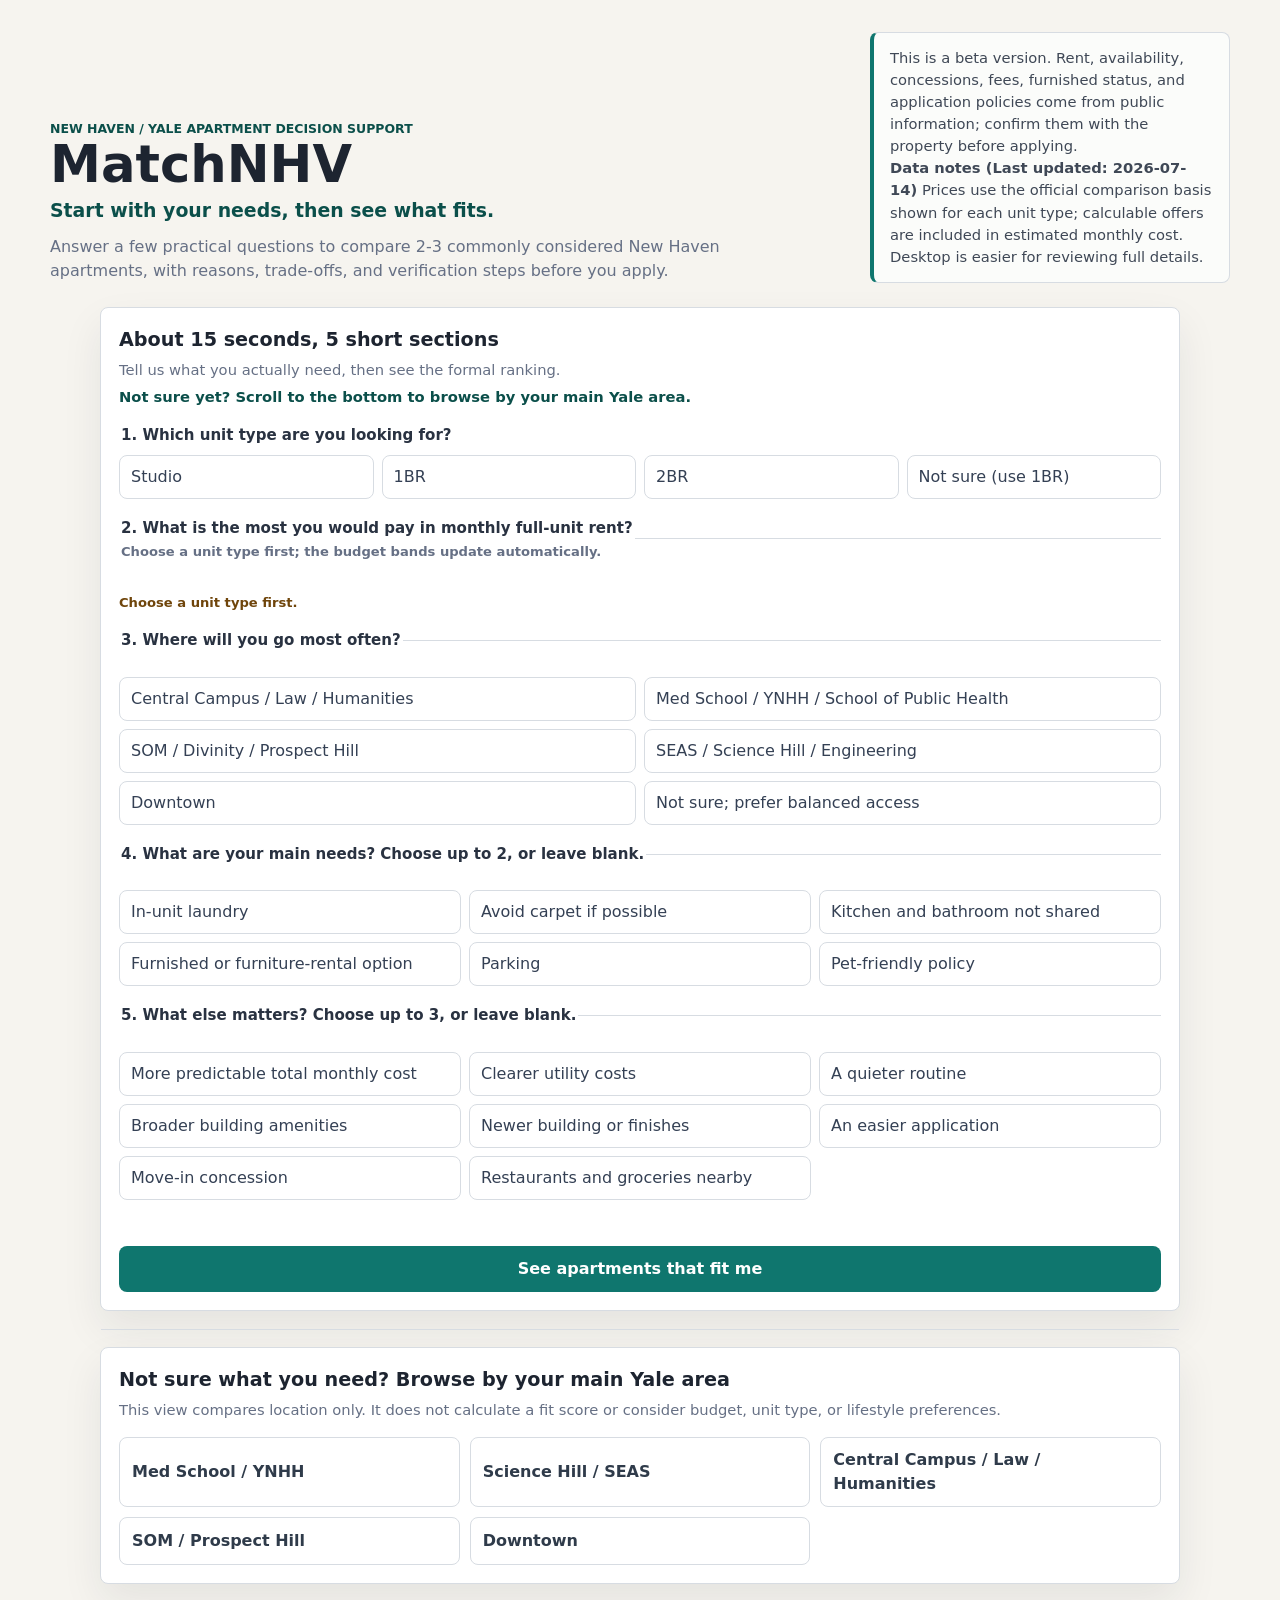
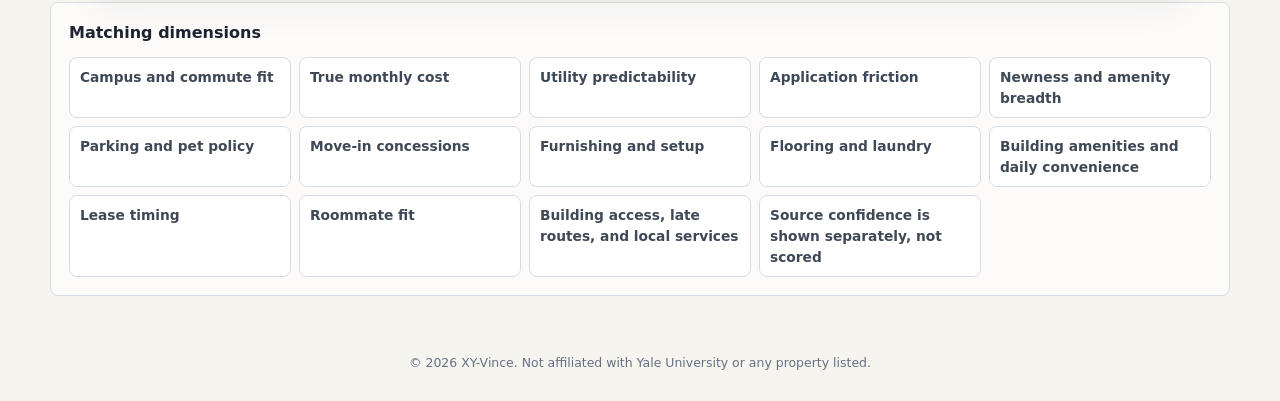
==== commit 0c24a92a: "Refine needs and utility matching" ====
--- a/en/index.html
+++ b/en/index.html
@@ -6,7 +6,7 @@
     <meta name="description" content="MatchNHV is a New Haven apartment fit checker that matches budget, campus routine, true cost, setup, and daily priorities to 2-3 better-fit options.">
     <title>MatchNHV | New Haven Apartment Fit Checker</title>
     <link rel="icon" href="../favicon.svg" type="image/svg+xml">
-    <link rel="stylesheet" href="../styles.css?v=20260714-utility-policy-v20">
+    <link rel="stylesheet" href="../styles.css?v=20260714-needs-audit-v22">
   </head>
   <body>
     <main class="app-shell">
@@ -114,8 +114,8 @@
             <div class="option-grid priority-grid">
               <label><input type="checkbox" name="requirement" value="laundry"><span>In-unit laundry</span></label>
               <label><input type="checkbox" name="requirement" value="wood_floor"><span>Avoid carpet if possible</span></label>
-              <label><input type="checkbox" name="requirement" value="private_space"><span>Private kitchen and bathroom</span></label>
-              <label><input type="checkbox" name="requirement" value="furniture_ready"><span>Less move-in setup</span></label>
+              <label><input type="checkbox" name="requirement" value="private_space"><span>Kitchen and bathroom not shared</span></label>
+              <label><input type="checkbox" name="requirement" value="furniture_ready"><span>Furnished or furniture-rental option</span></label>
               <label><input type="checkbox" name="requirement" value="parking"><span>Parking</span></label>
               <label><input type="checkbox" name="requirement" value="pet_friendly"><span>Pet-friendly policy</span></label>
             </div>
@@ -139,7 +139,6 @@
               <label><input type="checkbox" name="preference" value="newer_building"><span>Newer building or finishes</span></label>
               <label><input type="checkbox" name="preference" value="application"><span>An easier application</span></label>
               <label><input type="checkbox" name="preference" value="concession"><span>Move-in concession</span></label>
-              <label><input type="checkbox" name="preference" value="yale_shuttle"><span>Yale Shuttle access</span></label>
               <label><input type="checkbox" name="preference" value="food_store"><span>Restaurants and groceries nearby</span></label>
             </div>
           </fieldset>
@@ -180,7 +179,6 @@
           <span>Lease timing</span>
           <span>Roommate fit</span>
           <span>Building access, late routes, and local services</span>
-          <span>Yale Shuttle and resident density checks</span>
           <span>Source confidence is shown separately, not scored</span>
         </div>
       </section>
@@ -189,6 +187,6 @@
       <p>© 2026 XY-Vince. Not affiliated with Yale University or any property listed.</p>
     </footer>
 
-    <script src="../app.js?v=20260714-utility-policy-v20"></script>
+    <script src="../app.js?v=20260714-needs-audit-v22"></script>
   </body>
 </html>
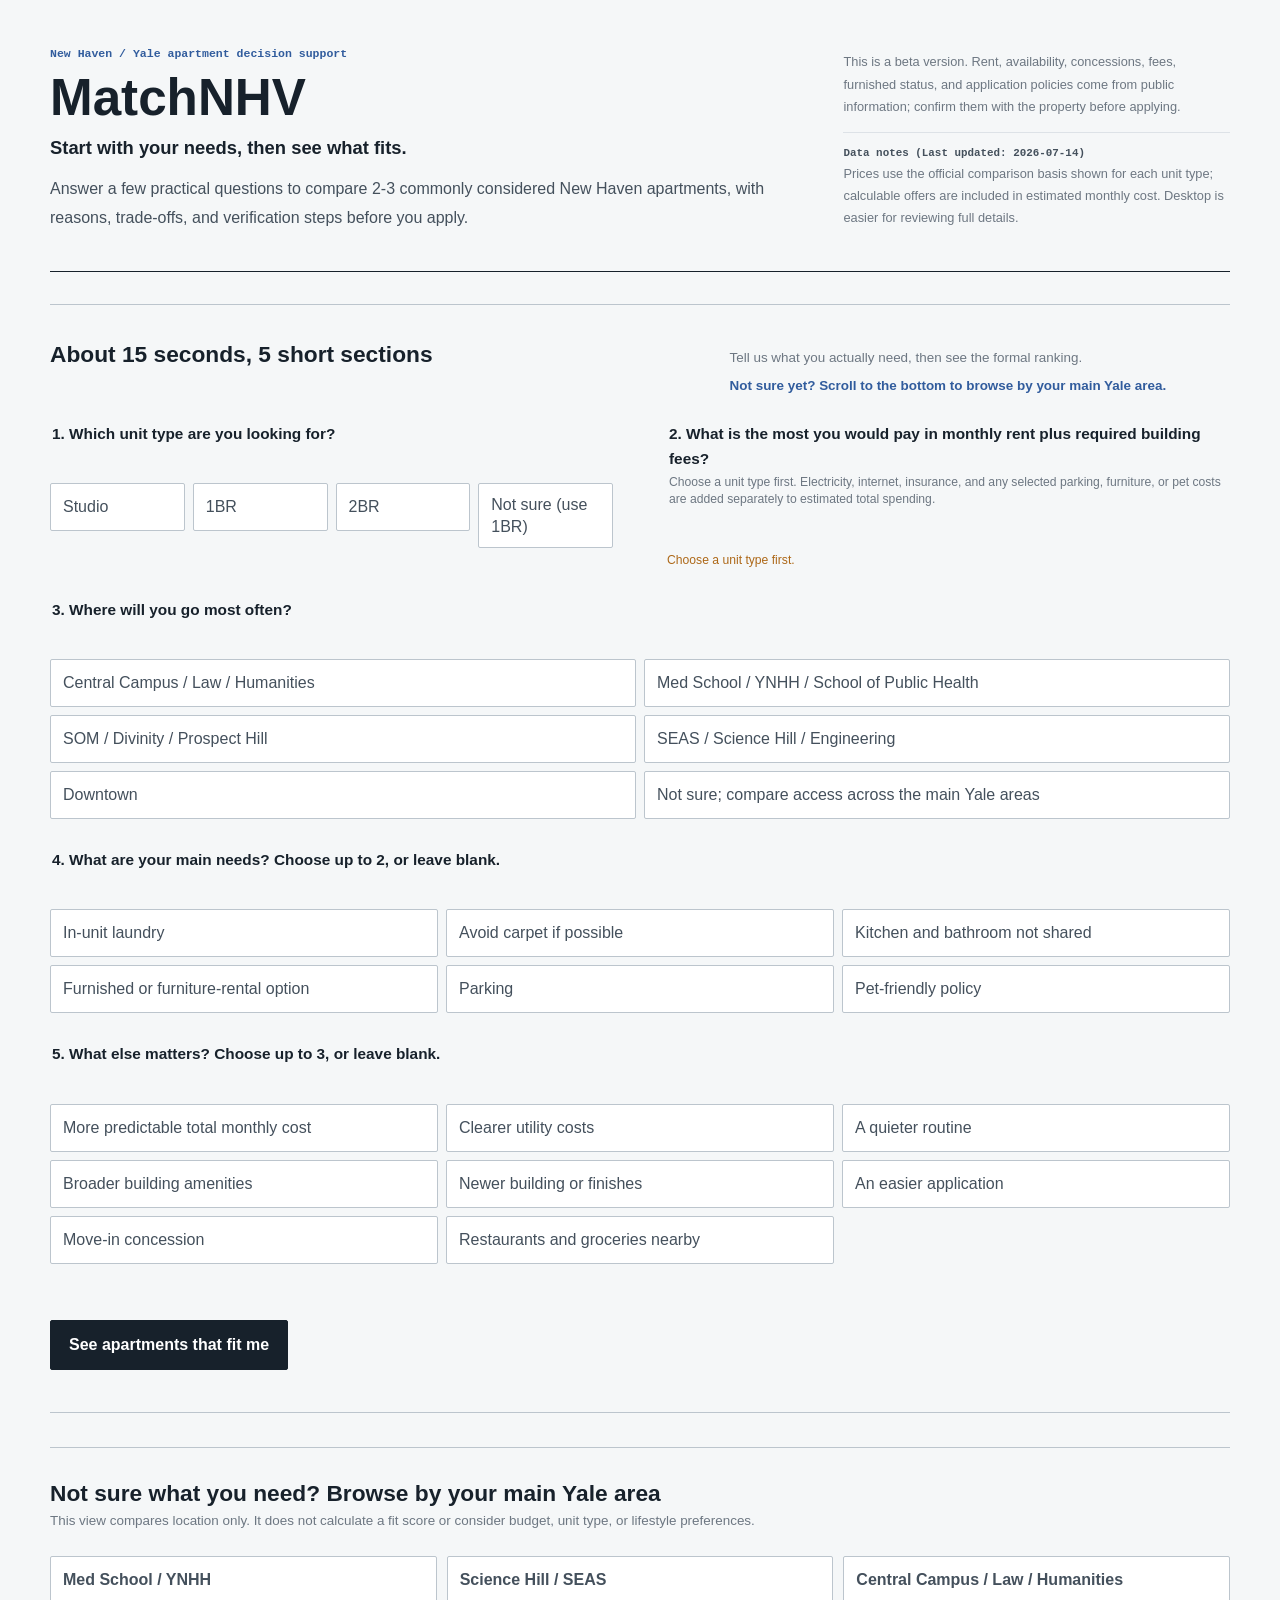
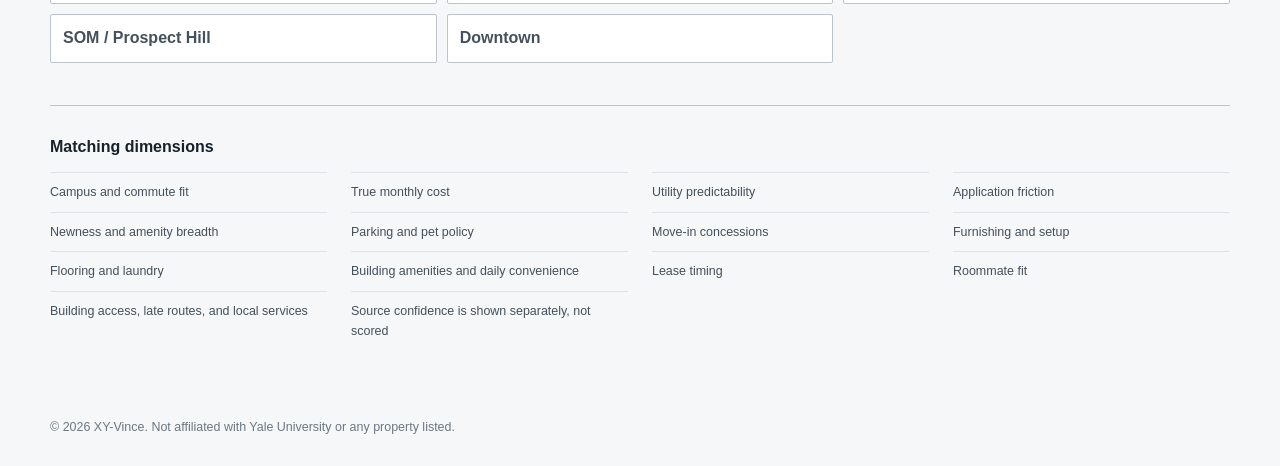
==== commit 06c9dd77: "Refine bilingual questionnaire copy" ====
--- a/en/index.html
+++ b/en/index.html
@@ -6,9 +6,9 @@
     <meta name="description" content="MatchNHV is a New Haven apartment fit checker that matches budget, campus routine, true cost, setup, and daily priorities to 2-3 better-fit options.">
     <title>MatchNHV | New Haven Apartment Fit Checker</title>
     <link rel="icon" href="../favicon.svg" type="image/svg+xml">
-    <link rel="stylesheet" href="../styles.css?v=20260714-needs-audit-v22">
+    <link rel="stylesheet" href="../styles.css?v=20260715-field-guide-v2">
   </head>
-  <body>
+  <body class="field-guide-ui">
     <main class="app-shell">
       <section class="intro" aria-labelledby="page-title">
         <div>
@@ -34,7 +34,7 @@
         <section class="panel results-panel" aria-live="polite" tabindex="-1" hidden>
           <div class="panel-heading results-heading">
             <div>
-              <h2 id="results-title">Apartments that fit your needs</h2>
+              <h2 id="results-title" tabindex="-1">Apartments that fit your needs</h2>
               <p id="result-summary">Submit the questionnaire to see the formal ranking.</p>
             </div>
             <button type="button" id="reset-button" class="secondary-action">Reset</button>
@@ -92,7 +92,7 @@
           </fieldset>
 
           <fieldset>
-            <legend>2. What is the most you would pay in monthly full-unit rent?<span class="legend-note">Choose a unit type first; the budget bands update automatically.</span></legend>
+            <legend>2. What is the most you would pay in monthly rent plus required building fees?<span class="legend-note">Choose a unit type first. Electricity, internet, insurance, and any selected parking, furniture, or pet costs are added separately to estimated total spending.</span></legend>
             <div id="budget-options" class="segmented budget-grid"></div>
             <span id="budget-range-note" class="legend-note" aria-live="polite">Choose a unit type first.</span>
           </fieldset>
@@ -105,7 +105,7 @@
               <label><input type="radio" name="campus" value="som_prospect" required><span>SOM / Divinity / Prospect Hill</span></label>
               <label><input type="radio" name="campus" value="seas_science" required><span>SEAS / Science Hill / Engineering</span></label>
               <label><input type="radio" name="campus" value="downtown_station" required><span>Downtown</span></label>
-              <label><input type="radio" name="campus" value="balanced" required><span>Not sure; prefer balanced access</span></label>
+              <label><input type="radio" name="campus" value="balanced" required><span>Not sure; compare access across the main Yale areas</span></label>
             </div>
           </fieldset>
 
@@ -187,6 +187,6 @@
       <p>© 2026 XY-Vince. Not affiliated with Yale University or any property listed.</p>
     </footer>
 
-    <script src="../app.js?v=20260714-needs-audit-v22"></script>
+    <script src="../app.js?v=20260715-field-guide-v2"></script>
   </body>
 </html>
--- a/styles.css
+++ b/styles.css
@@ -1416,3 +1416,925 @@
     grid-template-columns: 92px minmax(0, 1fr) 34px;
   }
 }
+
+/* Field Guide production skin. */
+body.field-guide-ui {
+  --guide-paper: #f5f7f8;
+  --guide-surface: #ffffff;
+  --guide-surface-2: #eef1f3;
+  --guide-ink: #17212b;
+  --guide-ink-2: #44505c;
+  --guide-ink-3: #6d7782;
+  --guide-ink-4: #a3abb3;
+  --guide-line: #dde2e7;
+  --guide-line-strong: #bcc5cd;
+  --guide-location: #315c9d;
+  --guide-verified: #2f7d5c;
+  --guide-verify: #ad6818;
+  --guide-conflict: #b84d48;
+  --font-zh: "PingFang SC", "Hiragino Sans GB", "Microsoft YaHei", sans-serif;
+  --font-display: "IBM Plex Sans", "Helvetica Neue", Arial, sans-serif;
+  --font-data: "IBM Plex Mono", "SFMono-Regular", Consolas, monospace;
+  background: var(--guide-paper);
+  color: var(--guide-ink);
+  font-family: var(--font-zh);
+  line-height: 1.65;
+  -webkit-font-smoothing: antialiased;
+}
+
+.field-guide-ui * {
+  letter-spacing: 0;
+}
+
+:where(.field-guide-ui) .data {
+  font-family: var(--font-data);
+  font-variant-numeric: tabular-nums;
+}
+
+.field-guide-ui button,
+.field-guide-ui label,
+.field-guide-ui summary {
+  -webkit-tap-highlight-color: transparent;
+}
+
+.field-guide-ui button:focus-visible,
+.field-guide-ui input:focus-visible + span,
+.field-guide-ui select:focus-visible,
+.field-guide-ui textarea:focus-visible,
+.field-guide-ui summary:focus-visible,
+.field-guide-ui a:focus-visible,
+.field-guide-ui #results-title:focus-visible {
+  outline: 3px solid rgba(49, 92, 157, 0.28);
+  outline-offset: 3px;
+}
+
+.field-guide-ui .app-shell,
+.field-guide-ui .site-footer {
+  width: min(calc(100% - 64px), 1180px);
+}
+
+.field-guide-ui .app-shell {
+  padding: 22px 0 48px;
+}
+
+.field-guide-ui .intro {
+  grid-template-columns: minmax(0, 1.4fr) minmax(300px, 0.75fr);
+  gap: 72px;
+  align-items: end;
+  padding: 22px 0 38px;
+  border-bottom: 1px solid var(--guide-ink);
+}
+
+.field-guide-ui .eyebrow {
+  margin-bottom: 8px;
+  color: var(--guide-location);
+  font-family: var(--font-data);
+  font-size: 0.72rem;
+  font-weight: 700;
+  text-transform: none;
+}
+
+.field-guide-ui h1 {
+  margin-bottom: 8px;
+  font-family: var(--font-display);
+  font-size: 3.2rem;
+  font-weight: 700;
+  line-height: 1.05;
+}
+
+.field-guide-ui .tagline {
+  margin-bottom: 12px;
+  color: var(--guide-ink);
+  font-size: 1.15rem;
+  font-weight: 650;
+}
+
+.field-guide-ui .intro-copy {
+  max-width: 720px;
+  color: var(--guide-ink-2);
+  line-height: 1.8;
+}
+
+.field-guide-ui .notice {
+  padding: 0 0 3px;
+  border: 0;
+  border-radius: 0;
+  background: transparent;
+  color: var(--guide-ink-3);
+  font-size: 0.8rem;
+  line-height: 1.75;
+}
+
+.field-guide-ui .info-board {
+  margin-top: 13px;
+  padding-top: 11px;
+  border-top: 1px solid var(--guide-line);
+}
+
+.field-guide-ui .info-board strong,
+.field-guide-ui .info-board span {
+  display: block;
+}
+
+.field-guide-ui .info-board strong {
+  color: var(--guide-ink-2);
+  font-family: var(--font-data);
+  font-size: 0.68rem;
+}
+
+.field-guide-ui .workspace {
+  max-width: 1180px;
+  gap: 0;
+  margin-top: 32px;
+}
+
+.field-guide-ui .panel {
+  border-color: var(--guide-line-strong);
+  border-radius: 4px;
+  box-shadow: none;
+}
+
+.field-guide-ui .form-panel {
+  display: grid;
+  grid-template-columns: repeat(2, minmax(0, 1fr));
+  column-gap: 54px;
+  padding: 34px 0 42px;
+  border-width: 1px 0;
+  border-color: var(--guide-line-strong);
+  border-radius: 0;
+  background: transparent;
+}
+
+.field-guide-ui .form-panel > .panel-heading,
+.field-guide-ui .form-panel > fieldset:nth-of-type(n + 3),
+.field-guide-ui .form-panel > .refinement-status,
+.field-guide-ui .form-panel > .primary-action {
+  grid-column: 1 / -1;
+}
+
+.field-guide-ui .panel-heading {
+  margin-bottom: 24px;
+}
+
+.field-guide-ui .form-panel > .panel-heading {
+  display: grid;
+  grid-template-columns: minmax(0, 1fr) minmax(280px, 0.8fr);
+  column-gap: 54px;
+  align-items: baseline;
+}
+
+.field-guide-ui .panel-heading h2 {
+  margin: 0;
+  color: var(--guide-ink);
+  font-size: 1.42rem;
+  line-height: 1.4;
+}
+
+.field-guide-ui .panel-heading p {
+  color: var(--guide-ink-3);
+  font-size: 0.84rem;
+  line-height: 1.65;
+}
+
+.field-guide-ui .panel-heading .location-browser-hint {
+  grid-column: 2;
+  margin-top: 4px;
+  color: var(--guide-location);
+  font-weight: 600;
+}
+
+.field-guide-ui .form-panel fieldset,
+.field-guide-ui .form-panel fieldset + fieldset {
+  min-width: 0;
+  margin: 0;
+  padding: 23px 0 28px;
+  border-top: 1px solid var(--guide-line);
+}
+
+.field-guide-ui legend {
+  width: 100%;
+  margin-bottom: 14px;
+  color: var(--guide-ink);
+  font-size: 0.96rem;
+  font-weight: 650;
+}
+
+.field-guide-ui .legend-note {
+  color: var(--guide-ink-3);
+  font-size: 0.76rem;
+  font-weight: 450;
+}
+
+.field-guide-ui label span,
+.field-guide-ui .location-browser-button,
+.field-guide-ui .field-stack input,
+.field-guide-ui .field-stack select,
+.field-guide-ui .field-stack textarea {
+  border-color: var(--guide-line-strong);
+  border-radius: 2px;
+  background: var(--guide-surface);
+  color: var(--guide-ink-2);
+}
+
+.field-guide-ui label span {
+  min-height: 48px;
+  padding: 10px 12px;
+  line-height: 1.35;
+}
+
+.field-guide-ui label span:hover {
+  border-color: var(--guide-location);
+  color: var(--guide-ink);
+}
+
+.field-guide-ui label input:checked + span {
+  border-color: var(--guide-location);
+  background: #edf3fb;
+  color: var(--guide-ink);
+  box-shadow: inset 3px 0 0 var(--guide-location);
+  font-weight: 650;
+}
+
+.field-guide-ui #budget-range-note:not(:empty) {
+  color: var(--guide-verify);
+}
+
+.field-guide-ui .conditional-followup {
+  border-color: var(--guide-line);
+  color: var(--guide-ink-2);
+}
+
+.field-guide-ui .refinement-status {
+  color: var(--guide-location);
+  font-size: 0.78rem;
+}
+
+.field-guide-ui .primary-action,
+.field-guide-ui .secondary-action {
+  border-radius: 2px;
+}
+
+.field-guide-ui .form-panel > .primary-action {
+  width: fit-content;
+  min-width: 220px;
+  min-height: 48px;
+  padding: 11px 18px;
+  border: 1px solid var(--guide-ink);
+  background: var(--guide-ink);
+  font-weight: 650;
+}
+
+.field-guide-ui .form-panel > .primary-action:hover {
+  border-color: var(--guide-location);
+  background: var(--guide-location);
+}
+
+.field-guide-ui .secondary-action {
+  border-color: var(--guide-line-strong);
+  color: var(--guide-ink-2);
+}
+
+.field-guide-ui .location-browser {
+  margin: 34px 0 0;
+  padding: 30px 0 0;
+  border-width: 1px 0 0;
+  border-radius: 0;
+  background: transparent;
+}
+
+.field-guide-ui .location-browser::before {
+  display: none;
+}
+
+.field-guide-ui .location-browser-button {
+  border-radius: 2px;
+  font-weight: 650;
+}
+
+.field-guide-ui .location-browser-button:hover,
+.field-guide-ui .location-browser-button.is-active {
+  border-color: var(--guide-location);
+  background: #edf3fb;
+  color: var(--guide-location);
+}
+
+.field-guide-ui .results-panel {
+  margin-top: 44px;
+  padding: 0;
+  border: 0;
+  border-radius: 0;
+  background: transparent;
+}
+
+.field-guide-ui .results-heading {
+  align-items: baseline;
+  margin-bottom: 26px;
+  padding-bottom: 18px;
+  border-bottom: 1px solid var(--guide-ink);
+}
+
+.field-guide-ui .results-heading h2 {
+  font-size: 1.5rem;
+}
+
+.field-guide-ui .panel-heading p.summary-warning {
+  margin-top: 8px;
+  padding: 0 0 0 10px;
+  border-left: 2px solid var(--guide-verify);
+  background: transparent;
+  color: var(--guide-verify);
+  font-weight: 500;
+}
+
+.field-guide-ui .results-list {
+  gap: 32px;
+}
+
+.field-guide-ui .needs-summary {
+  padding: 22px 0 24px;
+  border-bottom: 1px solid var(--guide-line-strong);
+}
+
+.field-guide-ui .needs-summary h3 {
+  margin: 0 0 18px;
+  font-size: 0.9rem;
+}
+
+.field-guide-ui .needs-summary dl {
+  display: grid;
+  grid-template-columns: 1fr 1.2fr 1.4fr 1.4fr;
+  gap: 0;
+  margin: 0;
+}
+
+.field-guide-ui .needs-summary dl > div {
+  min-width: 0;
+  padding: 0 20px;
+  border-left: 1px solid var(--guide-line);
+}
+
+.field-guide-ui .needs-summary dl > div:first-child {
+  padding-left: 0;
+  border-left: 0;
+}
+
+.field-guide-ui .needs-summary dt,
+.field-guide-ui .strip-label {
+  color: var(--guide-ink-3);
+  font-size: 0.72rem;
+  font-weight: 600;
+}
+
+.field-guide-ui .needs-summary dd {
+  margin: 5px 0 0;
+  color: var(--guide-ink);
+  font-size: 0.9rem;
+  line-height: 1.55;
+  overflow-wrap: anywhere;
+}
+
+.field-guide-ui .field-guide-card {
+  overflow: hidden;
+  padding: 0;
+  border: 1px solid var(--guide-line-strong);
+  border-radius: 4px;
+  background: var(--guide-surface);
+  color: var(--guide-ink);
+  line-height: 1.6;
+}
+
+.field-guide-ui .field-card-heading {
+  display: grid;
+  grid-template-columns: 42px minmax(0, 1fr) minmax(280px, auto);
+  gap: 20px;
+  align-items: start;
+  padding: 30px 32px 26px;
+}
+
+.field-guide-ui .result-number {
+  padding-top: 4px;
+  color: var(--guide-location);
+  font-size: 0.82rem;
+  font-weight: 700;
+}
+
+.field-guide-ui .result-context {
+  margin: 0 0 4px;
+  color: var(--guide-location);
+  font-size: 0.72rem;
+  font-weight: 650;
+}
+
+.field-guide-ui .property-heading h3 {
+  margin: 0;
+  font-family: var(--font-display);
+  font-size: 1.75rem;
+  line-height: 1.2;
+}
+
+.field-guide-ui .property-heading > p:last-child {
+  margin: 7px 0 0;
+  color: var(--guide-ink-3);
+  font-size: 0.82rem;
+}
+
+.field-guide-ui .monthly-cost {
+  min-width: 0;
+  text-align: right;
+}
+
+.field-guide-ui .monthly-cost > span {
+  display: block;
+  color: var(--guide-ink-3);
+  font-size: 0.72rem;
+}
+
+.field-guide-ui .monthly-cost strong {
+  display: block;
+  margin-top: 2px;
+  font-family: var(--font-data);
+  font-size: 2rem;
+  font-weight: 650;
+  line-height: 1.25;
+}
+
+.field-guide-ui .monthly-cost strong small {
+  color: var(--guide-ink-2);
+  font-family: var(--font-zh);
+  font-size: 0.78rem;
+  font-weight: 500;
+}
+
+.field-guide-ui .monthly-cost p {
+  margin: 5px 0 0;
+  color: var(--guide-ink-3);
+  font-size: 0.72rem;
+  line-height: 1.5;
+  overflow-wrap: anywhere;
+}
+
+.field-guide-ui .monthly-cost .budget-basis-line {
+  margin-top: 9px;
+  color: var(--guide-ink-2);
+  font-weight: 650;
+}
+
+.field-guide-ui .comparison-strip {
+  display: grid;
+  grid-template-columns: repeat(3, minmax(0, 1fr));
+  border-top: 1px solid var(--guide-line-strong);
+  border-bottom: 1px solid var(--guide-line-strong);
+}
+
+.field-guide-ui .comparison-strip > div {
+  min-width: 0;
+  padding: 19px 25px 20px;
+  border-left: 1px solid var(--guide-line);
+}
+
+.field-guide-ui .comparison-strip > div:first-child {
+  border-left: 0;
+}
+
+.field-guide-ui .comparison-strip strong {
+  display: block;
+  margin-top: 5px;
+  color: var(--guide-ink);
+  font-size: 0.92rem;
+  font-weight: 650;
+  line-height: 1.45;
+}
+
+.field-guide-ui .comparison-strip p {
+  margin: 4px 0 0;
+  color: var(--guide-ink-3);
+  font-size: 0.75rem;
+  line-height: 1.5;
+  overflow-wrap: anywhere;
+}
+
+.field-guide-ui .decision-lines {
+  display: grid;
+  grid-template-columns: repeat(2, minmax(0, 1fr));
+  gap: 38px;
+  padding: 25px 32px 23px;
+}
+
+.field-guide-ui .decision-lines > div {
+  min-width: 0;
+}
+
+.field-guide-ui .decision-lines span {
+  color: var(--guide-ink-3);
+  font-size: 0.72rem;
+  font-weight: 600;
+}
+
+.field-guide-ui .decision-lines p {
+  margin: 5px 0 0;
+  color: var(--guide-ink-2);
+  font-size: 0.9rem;
+  line-height: 1.7;
+}
+
+.field-guide-ui .evidence-line {
+  display: flex;
+  flex-wrap: wrap;
+  gap: 4px 0;
+  margin: 0 32px;
+  padding: 12px 0 14px;
+  border-top: 1px solid var(--guide-line);
+  color: var(--guide-ink-3);
+  font-size: 0.7rem;
+}
+
+.field-guide-ui .evidence-line span + span::before {
+  content: "·";
+  margin: 0 8px;
+  color: var(--guide-ink-4);
+}
+
+.field-guide-ui .verified-text {
+  color: var(--guide-verified);
+}
+
+.field-guide-ui .verify-text {
+  color: var(--guide-verify) !important;
+}
+
+.field-guide-ui .full-report {
+  margin: 0 32px;
+  border-top: 1px solid var(--guide-line-strong);
+}
+
+.field-guide-ui .full-report summary {
+  padding: 14px 0 16px;
+  color: var(--guide-location);
+  cursor: pointer;
+  font-size: 0.8rem;
+  font-weight: 650;
+  list-style: none;
+}
+
+.field-guide-ui .full-report summary::-webkit-details-marker {
+  display: none;
+}
+
+.field-guide-ui .summary-open {
+  display: none;
+}
+
+.field-guide-ui .full-report[open] .summary-closed {
+  display: none;
+}
+
+.field-guide-ui .full-report[open] .summary-open {
+  display: inline;
+}
+
+.field-guide-ui .report-body {
+  display: grid;
+  grid-template-columns: repeat(2, minmax(0, 1fr));
+  column-gap: 42px;
+  row-gap: 30px;
+  padding: 25px 0 30px;
+  border-top: 1px solid var(--guide-line);
+}
+
+.field-guide-ui .report-body section {
+  min-width: 0;
+}
+
+.field-guide-ui .report-body h4,
+.field-guide-ui .report-body h5 {
+  margin: 0 0 12px;
+  color: var(--guide-ink);
+  font-size: 0.88rem;
+}
+
+.field-guide-ui .report-body h5 {
+  margin-top: 24px;
+  font-size: 0.78rem;
+}
+
+.field-guide-ui .field-report-list {
+  display: grid;
+  gap: 0;
+  margin: 0;
+}
+
+.field-guide-ui .field-report-list > div {
+  display: grid;
+  grid-template-columns: minmax(0, 1fr) minmax(120px, auto);
+  gap: 18px;
+  align-items: baseline;
+  padding: 8px 0;
+  border-top: 1px solid var(--guide-line);
+}
+
+.field-guide-ui .field-report-list > div:first-child {
+  border-top: 0;
+}
+
+.field-guide-ui .field-report-list dt {
+  color: var(--guide-ink-3);
+  font-size: 0.76rem;
+}
+
+.field-guide-ui .field-report-list dd {
+  margin: 0;
+  color: var(--guide-ink-2);
+  font-size: 0.8rem;
+  text-align: right;
+}
+
+.field-guide-ui .field-report-list dd small {
+  display: block;
+  color: var(--guide-ink-4);
+  font-family: var(--font-zh);
+  font-size: 0.66rem;
+}
+
+.field-guide-ui .field-report-list .report-total {
+  border-top-color: var(--guide-ink-2);
+  font-weight: 700;
+}
+
+.field-guide-ui .score-line {
+  display: flex;
+  align-items: baseline;
+  justify-content: space-between;
+  gap: 20px;
+  padding-bottom: 10px;
+  border-bottom: 1px solid var(--guide-ink-2);
+}
+
+.field-guide-ui .score-line span {
+  color: var(--guide-ink-3);
+  font-size: 0.76rem;
+}
+
+.field-guide-ui .score-line strong {
+  font-size: 1.15rem;
+}
+
+.field-guide-ui .compact-score-list {
+  margin-top: 8px;
+}
+
+.field-guide-ui .report-note {
+  margin: 11px 0 0;
+  color: var(--guide-ink-3);
+  font-size: 0.7rem;
+  line-height: 1.6;
+}
+
+.field-guide-ui .report-wide,
+.field-guide-ui .report-source {
+  grid-column: 1 / -1;
+}
+
+.field-guide-ui .verification-list {
+  display: grid;
+  gap: 8px;
+  margin: 0;
+  padding-left: 21px;
+  color: var(--guide-ink-2);
+  font-size: 0.82rem;
+  line-height: 1.65;
+}
+
+.field-guide-ui .report-source {
+  display: flex;
+  flex-wrap: wrap;
+  gap: 6px 18px;
+  padding-top: 14px;
+  border-top: 1px solid var(--guide-line-strong);
+  color: var(--guide-ink-3);
+  font-size: 0.7rem;
+}
+
+.field-guide-ui .report-source a {
+  color: var(--guide-location);
+  text-underline-offset: 3px;
+}
+
+.field-guide-ui .location-browse-card {
+  border-radius: 4px;
+  box-shadow: none;
+}
+
+.field-guide-ui .location-tier {
+  color: var(--guide-location);
+}
+
+.field-guide-ui .launch-actions {
+  margin-top: 40px;
+}
+
+.field-guide-ui .action-panel {
+  border-radius: 4px;
+  box-shadow: none;
+}
+
+.field-guide-ui .feedback-recipient,
+.field-guide-ui .action-status {
+  color: var(--guide-location);
+}
+
+.field-guide-ui .method-note {
+  margin-top: 42px;
+  padding: 28px 0 0;
+  border-width: 1px 0 0;
+  border-radius: 0;
+  border-color: var(--guide-line-strong);
+  background: transparent;
+}
+
+.field-guide-ui .criteria-grid {
+  grid-template-columns: repeat(4, minmax(0, 1fr));
+  gap: 0 24px;
+}
+
+.field-guide-ui .criteria-grid span {
+  padding: 9px 0;
+  border-width: 1px 0 0;
+  border-radius: 0;
+  border-color: var(--guide-line);
+  background: transparent;
+  color: var(--guide-ink-2);
+  font-size: 0.78rem;
+  font-weight: 500;
+}
+
+.field-guide-ui .site-footer {
+  color: var(--guide-ink-3);
+  text-align: left;
+}
+
+@media (max-width: 980px) {
+  .field-guide-ui .intro {
+    grid-template-columns: 1fr;
+    gap: 26px;
+  }
+
+  .field-guide-ui .form-panel {
+    grid-template-columns: 1fr;
+  }
+
+  .field-guide-ui .form-panel > .panel-heading,
+  .field-guide-ui .form-panel > fieldset,
+  .field-guide-ui .form-panel > .refinement-status,
+  .field-guide-ui .form-panel > .primary-action {
+    grid-column: 1;
+  }
+
+  .field-guide-ui .form-panel > .panel-heading {
+    grid-template-columns: 1fr;
+  }
+
+  .field-guide-ui .panel-heading .location-browser-hint {
+    grid-column: 1;
+  }
+
+  .field-guide-ui .needs-summary dl {
+    grid-template-columns: repeat(2, minmax(0, 1fr));
+    row-gap: 20px;
+  }
+
+  .field-guide-ui .needs-summary dl > div:nth-child(odd) {
+    padding-left: 0;
+    border-left: 0;
+  }
+
+  .field-guide-ui .field-card-heading {
+    grid-template-columns: 34px minmax(0, 1fr);
+  }
+
+  .field-guide-ui .monthly-cost {
+    grid-column: 2;
+    text-align: left;
+  }
+
+  .field-guide-ui .criteria-grid {
+    grid-template-columns: repeat(2, minmax(0, 1fr));
+  }
+}
+
+@media (max-width: 720px) {
+  .field-guide-ui .app-shell,
+  .field-guide-ui .site-footer {
+    width: min(calc(100% - 20px), 1180px);
+  }
+
+  .field-guide-ui .app-shell {
+    padding-top: 12px;
+  }
+
+  .field-guide-ui .intro {
+    padding: 18px 0 28px;
+  }
+
+  .field-guide-ui h1 {
+    font-size: 2.5rem;
+  }
+
+  .field-guide-ui .form-panel {
+    padding: 26px 0 34px;
+  }
+
+  .field-guide-ui .form-panel > .primary-action {
+    width: 100%;
+  }
+
+  .field-guide-ui .results-heading {
+    align-items: flex-start;
+  }
+
+  .field-guide-ui .needs-summary dl {
+    grid-template-columns: 1fr;
+    row-gap: 0;
+  }
+
+  .field-guide-ui .needs-summary dl > div,
+  .field-guide-ui .needs-summary dl > div:nth-child(odd) {
+    padding: 11px 0;
+    border-top: 1px solid var(--guide-line);
+    border-left: 0;
+  }
+
+  .field-guide-ui .field-card-heading {
+    grid-template-columns: 28px minmax(0, 1fr);
+    gap: 14px;
+    padding: 23px 20px 21px;
+  }
+
+  .field-guide-ui .property-heading h3 {
+    font-size: 1.45rem;
+    overflow-wrap: anywhere;
+  }
+
+  .field-guide-ui .monthly-cost {
+    grid-column: 1 / -1;
+    padding-top: 17px;
+    border-top: 1px solid var(--guide-line);
+  }
+
+  .field-guide-ui .monthly-cost strong {
+    font-size: 1.72rem;
+  }
+
+  .field-guide-ui .comparison-strip {
+    grid-template-columns: 1fr;
+  }
+
+  .field-guide-ui .comparison-strip > div,
+  .field-guide-ui .comparison-strip > div:first-child {
+    padding: 14px 20px 15px;
+    border-top: 1px solid var(--guide-line);
+    border-left: 0;
+  }
+
+  .field-guide-ui .comparison-strip > div:first-child {
+    border-top: 0;
+  }
+
+  .field-guide-ui .decision-lines {
+    grid-template-columns: 1fr;
+    gap: 18px;
+    padding: 22px 20px 20px;
+  }
+
+  .field-guide-ui .evidence-line {
+    display: grid;
+    gap: 3px;
+    margin: 0 20px;
+  }
+
+  .field-guide-ui .evidence-line span + span::before {
+    display: none;
+  }
+
+  .field-guide-ui .full-report {
+    margin: 0 20px;
+  }
+
+  .field-guide-ui .report-body {
+    grid-template-columns: 1fr;
+    gap: 28px;
+  }
+
+  .field-guide-ui .report-wide,
+  .field-guide-ui .report-source {
+    grid-column: 1;
+  }
+
+  .field-guide-ui .field-report-list > div {
+    grid-template-columns: minmax(0, 1fr) minmax(106px, auto);
+    gap: 12px;
+  }
+
+  .field-guide-ui .criteria-grid {
+    grid-template-columns: 1fr;
+  }
+}
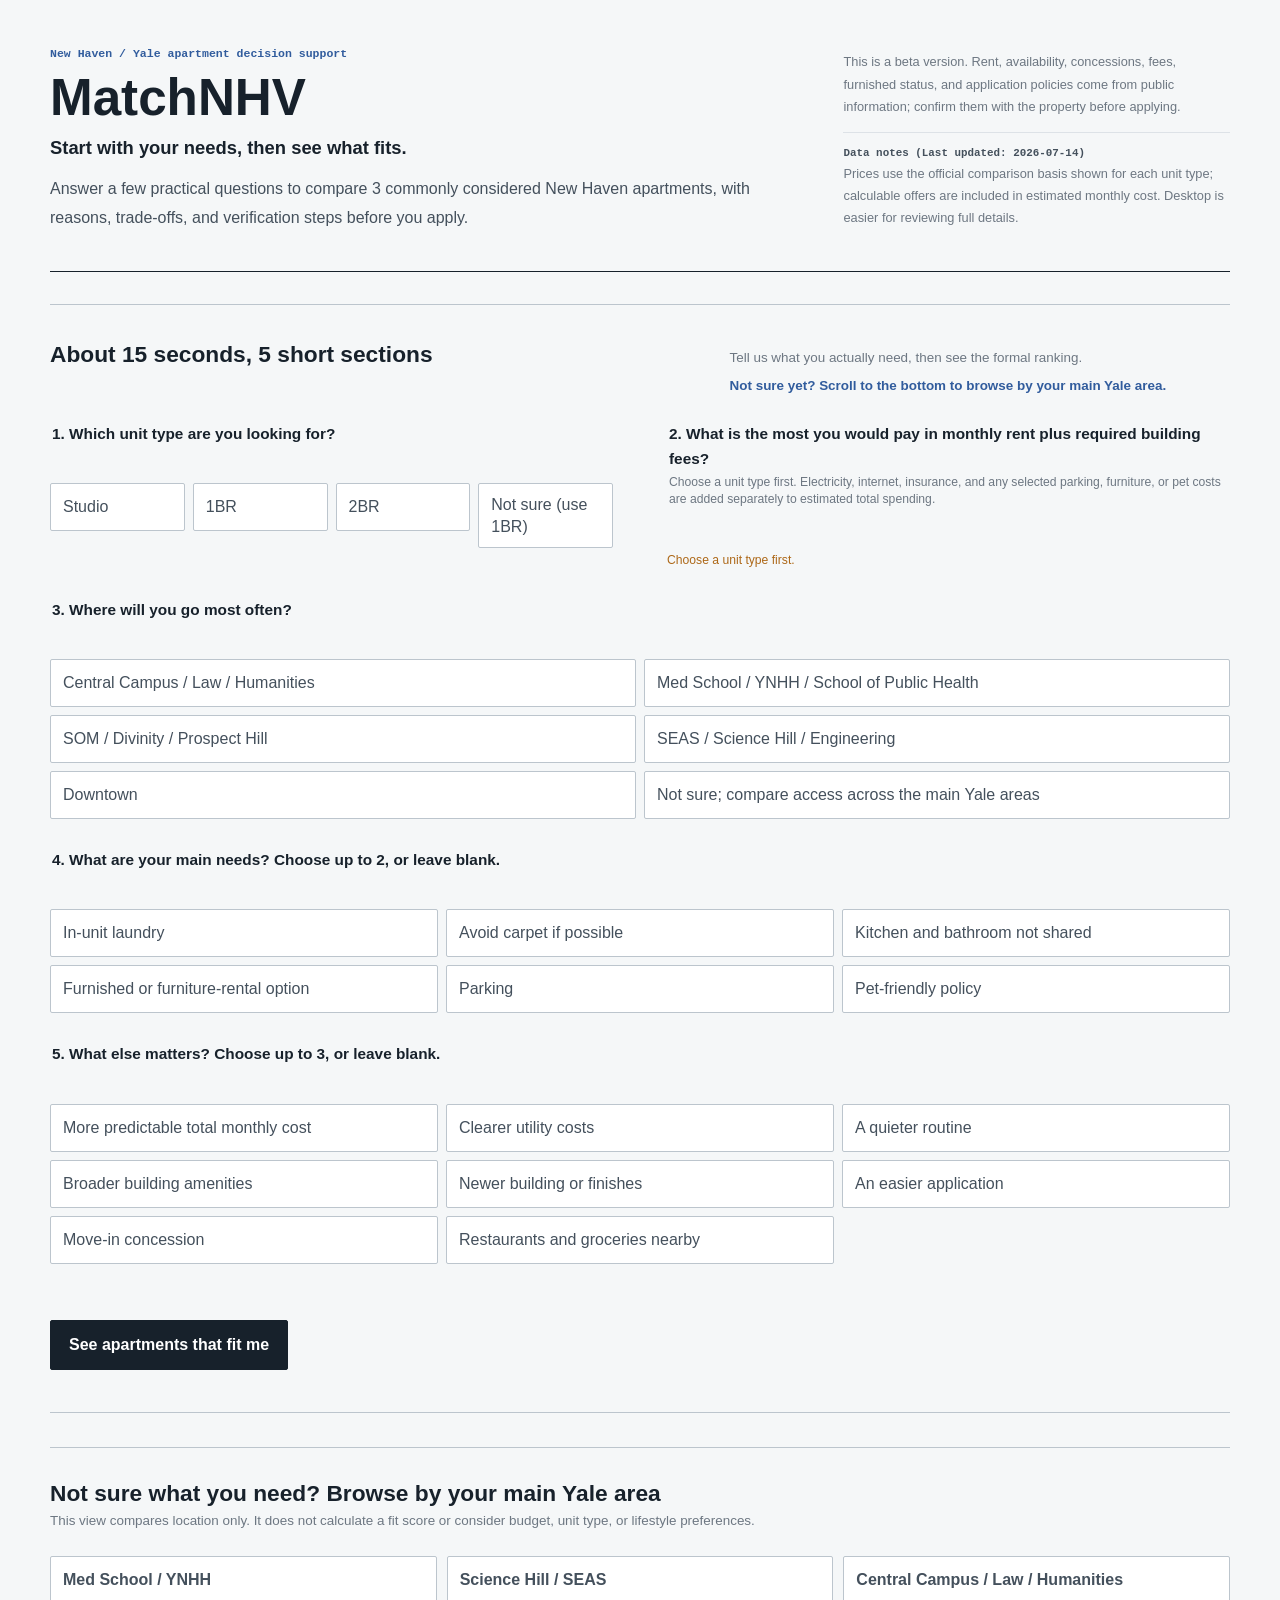
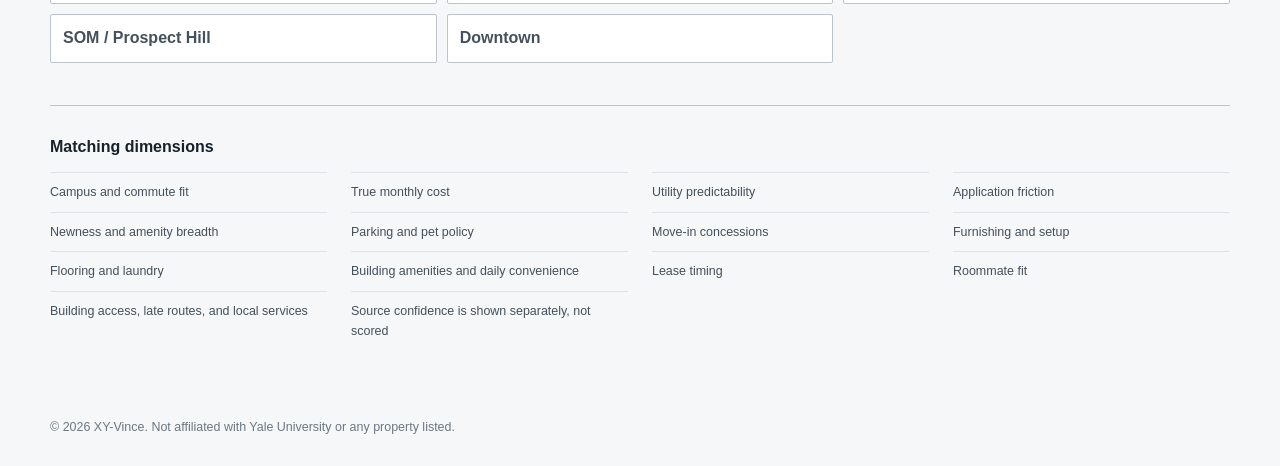
==== commit 488c99ef: "Neutralize low-coverage ranking signals" ====
--- a/en/index.html
+++ b/en/index.html
@@ -3,10 +3,10 @@
   <head>
     <meta charset="utf-8">
     <meta name="viewport" content="width=device-width, initial-scale=1">
-    <meta name="description" content="MatchNHV is a New Haven apartment fit checker that matches budget, campus routine, true cost, setup, and daily priorities to 2-3 better-fit options.">
+    <meta name="description" content="MatchNHV is a New Haven apartment fit checker that matches budget, campus routine, true cost, setup, and daily priorities to 3 better-fit options.">
     <title>MatchNHV | New Haven Apartment Fit Checker</title>
     <link rel="icon" href="../favicon.svg" type="image/svg+xml">
-    <link rel="stylesheet" href="../styles.css?v=20260715-field-guide-v2">
+    <link rel="stylesheet" href="../styles.css?v=20260720-evidence-neutral-v1">
   </head>
   <body class="field-guide-ui">
     <main class="app-shell">
@@ -18,7 +18,7 @@
           <h1 id="page-title">MatchNHV</h1>
           <p class="tagline">Start with your needs, then see what fits.</p>
           <p class="intro-copy">
-            Answer a few practical questions to compare 2-3 commonly considered New Haven apartments, with reasons, trade-offs, and verification steps before you apply.
+            Answer a few practical questions to compare 3 commonly considered New Haven apartments, with reasons, trade-offs, and verification steps before you apply.
           </p>
         </div>
         <div class="notice">
@@ -187,6 +187,6 @@
       <p>© 2026 XY-Vince. Not affiliated with Yale University or any property listed.</p>
     </footer>
 
-    <script src="../app.js?v=20260715-field-guide-v2"></script>
+    <script src="../app.js?v=20260720-evidence-neutral-v1"></script>
   </body>
 </html>
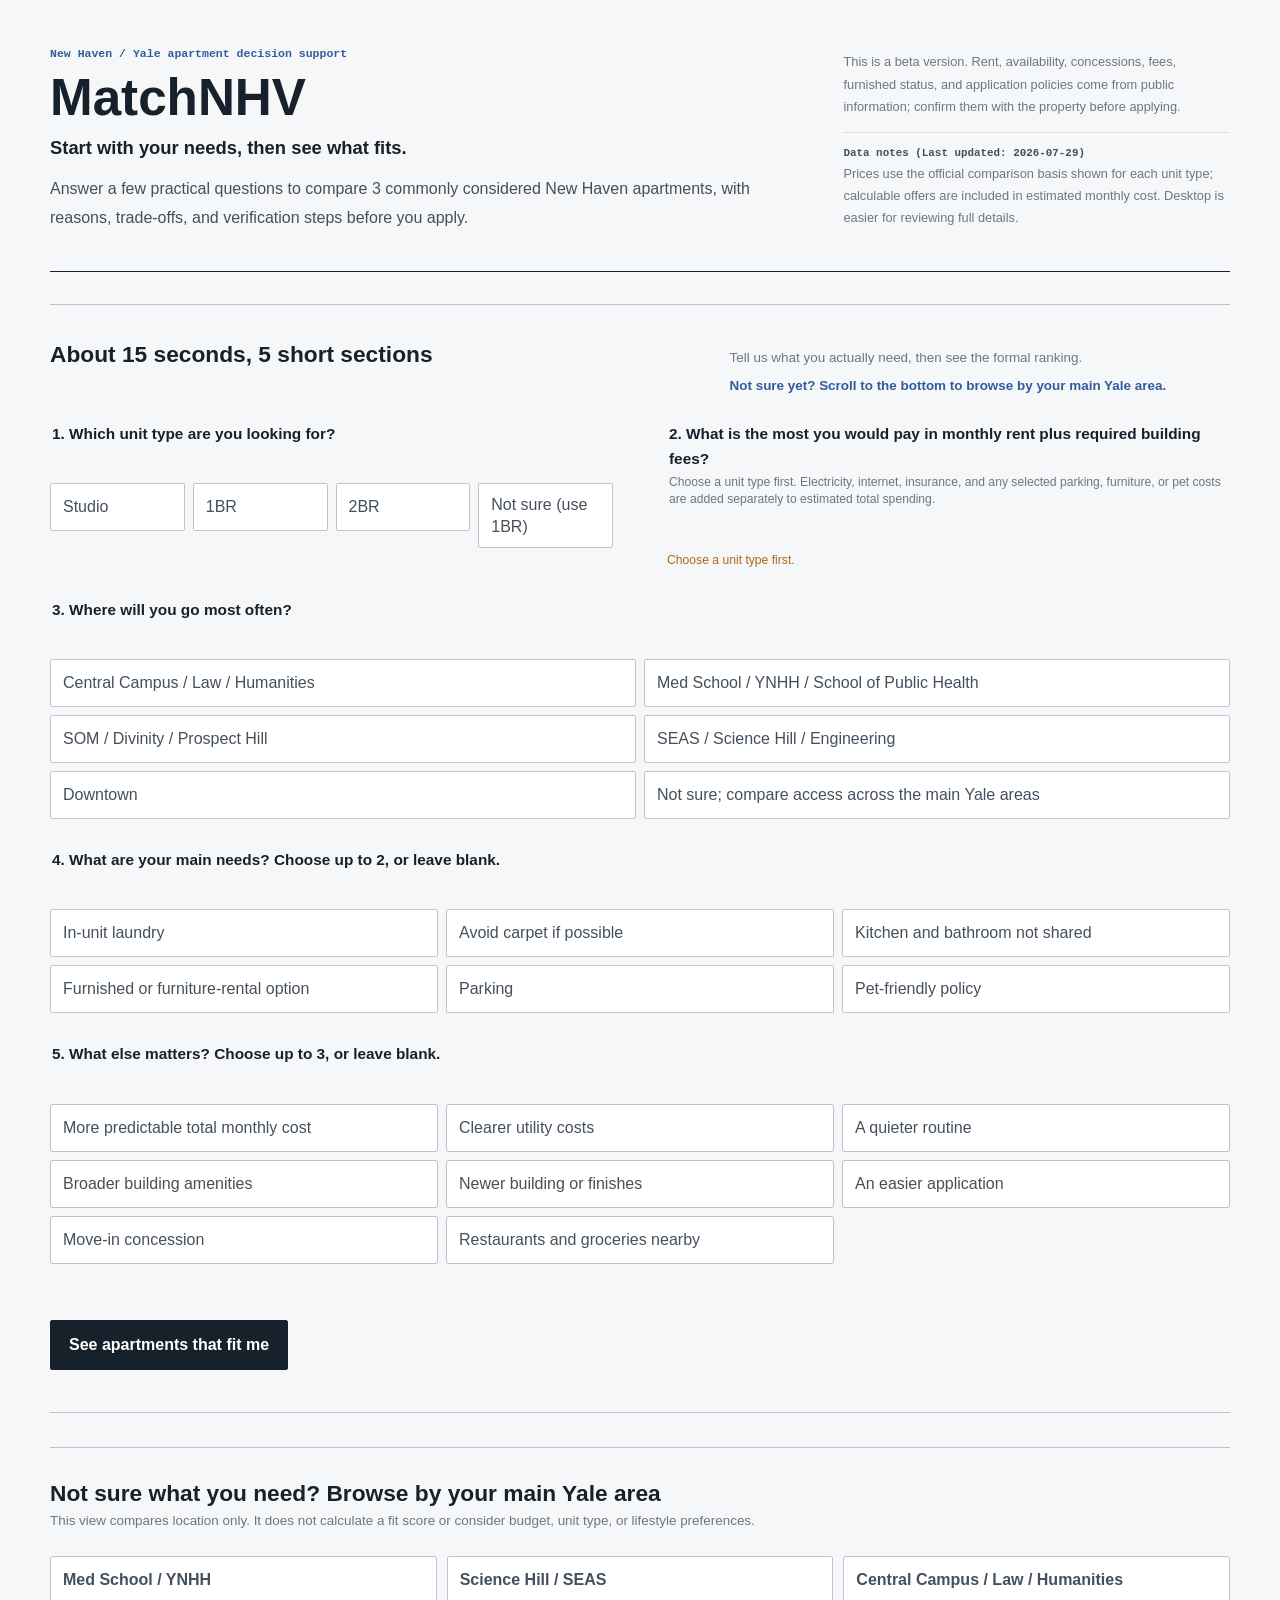
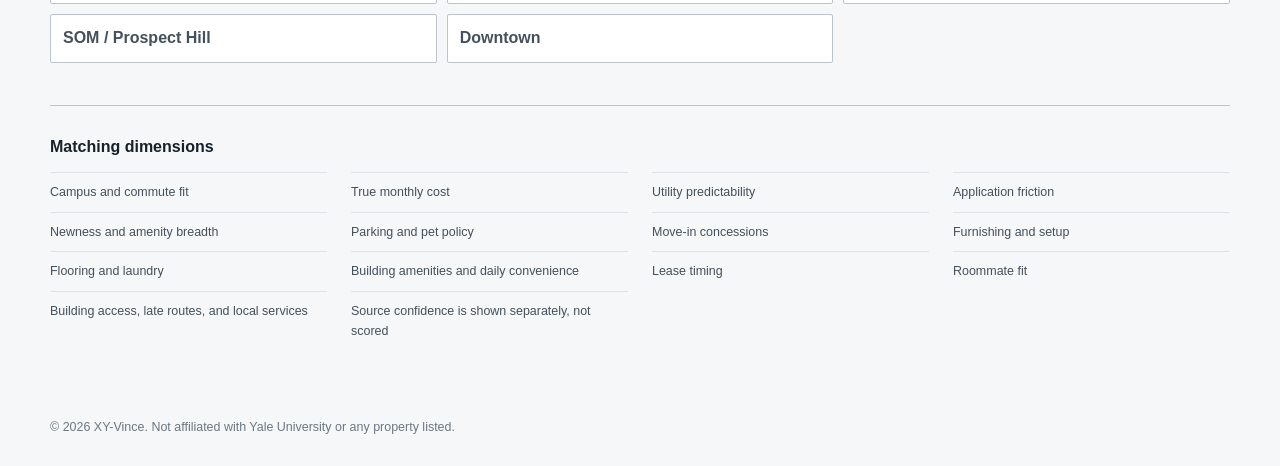
==== commit 910d27a7: "Refresh official prices and evidence" ====
--- a/en/index.html
+++ b/en/index.html
@@ -6,7 +6,7 @@
     <meta name="description" content="MatchNHV is a New Haven apartment fit checker that matches budget, campus routine, true cost, setup, and daily priorities to 3 better-fit options.">
     <title>MatchNHV | New Haven Apartment Fit Checker</title>
     <link rel="icon" href="../favicon.svg" type="image/svg+xml">
-    <link rel="stylesheet" href="../styles.css?v=20260720-evidence-neutral-v1">
+    <link rel="stylesheet" href="../styles.css?v=20260729-price-refresh-v1">
   </head>
   <body class="field-guide-ui">
     <main class="app-shell">
@@ -24,7 +24,7 @@
         <div class="notice">
           This is a beta version. Rent, availability, concessions, fees, furnished status, and application policies come from public information; confirm them with the property before applying.
           <div class="info-board">
-            <strong>Data notes (Last updated: 2026-07-14)</strong>
+            <strong>Data notes (Last updated: 2026-07-29)</strong>
             <span>Prices use the official comparison basis shown for each unit type; calculable offers are included in estimated monthly cost. Desktop is easier for reviewing full details.</span>
           </div>
         </div>
@@ -187,6 +187,6 @@
       <p>© 2026 XY-Vince. Not affiliated with Yale University or any property listed.</p>
     </footer>
 
-    <script src="../app.js?v=20260720-evidence-neutral-v1"></script>
+    <script src="../app.js?v=20260729-price-refresh-v1"></script>
   </body>
 </html>
